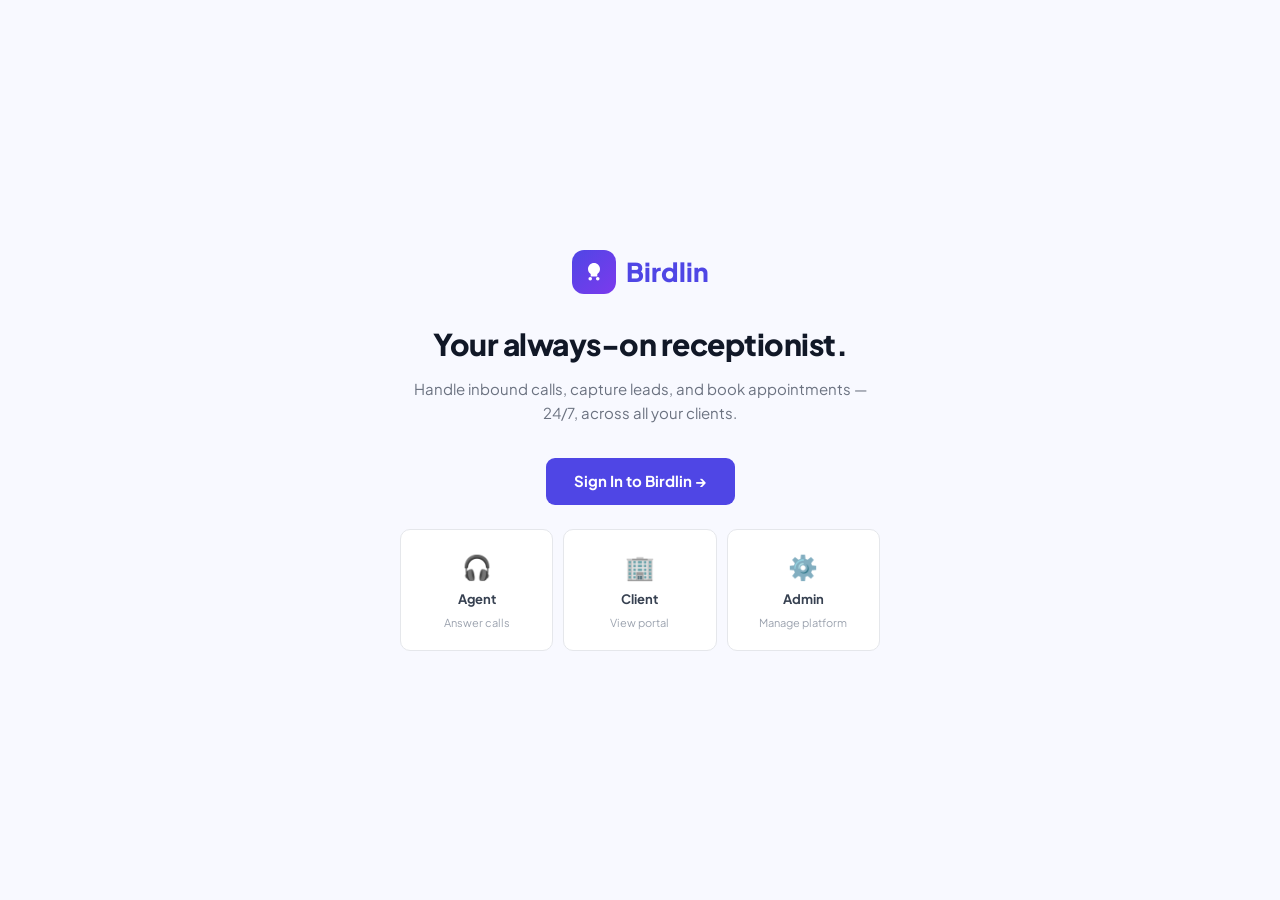
==== index.html @ 90bc504c "UI For Review" ====
<!DOCTYPE html>
<html lang="en">
<head>
<meta charset="UTF-8"/>
<meta name="viewport" content="width=device-width,initial-scale=1.0"/>
<title>Birdlin — SaaS Answering Service</title>
<link href="https://fonts.googleapis.com/css2?family=Plus+Jakarta+Sans:wght@400;600;700;800&display=swap" rel="stylesheet"/>
<link rel="stylesheet" href="assets/css/birdlin.css"/>
<style>
body{display:flex;flex-direction:column;align-items:center;justify-content:center;min-height:100vh;background:var(--page);padding:40px 20px;text-align:center}
.hero{max-width:480px}
.logo-big{display:inline-flex;align-items:center;gap:10px;margin-bottom:28px}
.lm-big{width:44px;height:44px;background:linear-gradient(135deg,var(--ind),var(--pur));border-radius:12px;display:flex;align-items:center;justify-content:center}
.lm-big svg{width:24px;height:24px;fill:#fff}
.ln-big{font-size:26px;font-weight:800;color:var(--ind)}
h1{font-size:30px;font-weight:800;color:var(--g900);letter-spacing:-.5px;margin-bottom:10px}
p{font-size:15px;color:var(--g500);line-height:1.65;margin-bottom:32px}
.links{display:grid;grid-template-columns:1fr 1fr 1fr;gap:10px;width:100%}
.entry{display:flex;flex-direction:column;align-items:center;gap:6px;padding:18px 12px;border:1.5px solid var(--g200);border-radius:10px;text-decoration:none;background:#fff;transition:all .15s}
.entry:hover{border-color:var(--ind-m);background:var(--ind-l);transform:translateY(-2px)}
.entry-ic{font-size:24px}
.entry-name{font-size:13px;font-weight:700;color:var(--g700)}
.entry-sub{font-size:11px;color:var(--g400)}
.login-btn{display:inline-flex;align-items:center;gap:8px;background:var(--ind);color:#fff;border:none;border-radius:9px;padding:12px 28px;font-family:var(--font);font-size:15px;font-weight:700;cursor:pointer;text-decoration:none;margin-bottom:24px;transition:.15s}
.login-btn:hover{background:#4338CA}
</style>
</head>
<body>
<div class="hero">
  <div class="logo-big">
    <div class="lm-big"><svg viewBox="0 0 16 16"><path d="M8 2C5.8 2 4 3.8 4 6c0 1.4.7 2.6 1.8 3.4V11h4.4V9.4C11.3 8.6 12 7.4 12 6c0-2.2-1.8-4-4-4z"/><circle cx="5.5" cy="12.5" r="1.2"/><circle cx="10.5" cy="12.5" r="1.2"/></svg></div>
    <span class="ln-big">Birdlin</span>
  </div>
  <h1>Your always-on receptionist.</h1>
  <p>Handle inbound calls, capture leads, and book appointments — 24/7, across all your clients.</p>
  <a class="login-btn" href="login.html">Sign In to Birdlin →</a>
  <div class="links">
    <a class="entry" href="agent_dashboard.html"><div class="entry-ic">🎧</div><div class="entry-name">Agent</div><div class="entry-sub">Answer calls</div></a>
    <a class="entry" href="client_dashboard.html"><div class="entry-ic">🏢</div><div class="entry-name">Client</div><div class="entry-sub">View portal</div></a>
    <a class="entry" href="admin_dashboard.html"><div class="entry-ic">⚙️</div><div class="entry-name">Admin</div><div class="entry-sub">Manage platform</div></a>
  </div>
</div>
</body>
</html>
---- assets/css/birdlin.css ----
/* =========================================================
   birdlin.css — Shared Design System
   Birdlin SaaS Platform v1.0
   ========================================================= */

/* ── Reset ─────────────────────────────────────────────── */
*,
*::before,
*::after {
  box-sizing: border-box;
  margin: 0;
  padding: 0;
}

/* ── Design Tokens ─────────────────────────────────────── */
:root {
  --ind: #4f46e5;
  --ind-l: #eef2ff;
  --ind-m: #c7d2fe;
  --pur: #7c3aed;
  --pur-l: #f5f3ff;
  --grn: #16a34a;
  --grn-l: #dcfce7;
  --grn-m: #22c55e;
  --amb: #d97706;
  --amb-l: #fef3c7;
  --amb-m: #f59e0b;
  --red: #dc2626;
  --red-l: #fef2f2;
  --red-m: #ef4444;
  --blu: #2563eb;
  --blu-l: #eff6ff;
  --blu-m: #3b82f6;
  --pur: #7c3aed;
  --pur-l: #f5f3ff;
  --tel: #0891b2;
  --tel-l: #ecfeff;
  --g50: #f9fafb;
  --g100: #f3f4f6;
  --g200: #e5e7eb;
  --g300: #d1d5db;
  --g400: #9ca3af;
  --g500: #6b7280;
  --g600: #4b5563;
  --g700: #374151;
  --g800: #1f2937;
  --g900: #111827;
  --page: #f8f9ff;
  --sbw: 220px;
  --tbh: 48px;
  --font: "Plus Jakarta Sans", sans-serif;
  --mono: "DM Mono", monospace;
  --r: 10px;
  --rs: 7px;
  --sh: 0 1px 3px rgba(0, 0, 0, 0.06), 0 1px 2px rgba(0, 0, 0, 0.04);
}

/* ── Base ────────────────────────────────────────────────── */
body {
  font-family: var(--font);
  background: var(--page);
  color: var(--g800);
  font-size: 14px;
  line-height: 1.5;
  min-height: 100vh;
}
a {
  color: inherit;
  text-decoration: none;
}

/* ── Top Navigation Bar ─────────────────────────────────── */
.topnav {
  position: fixed;
  top: 0;
  left: 0;
  right: 0;
  z-index: 200;
  background: #fff;
  border-bottom: 1px solid var(--g200);
  display: flex;
  align-items: center;
  padding: 0 20px;
  height: var(--tbh);
  gap: 4px;
  box-shadow: var(--sh);
}
.logo {
  font-size: 15px;
  font-weight: 800;
  color: var(--ind);
  margin-right: 16px;
  display: flex;
  align-items: center;
  gap: 7px;
  text-decoration: none;
}
.logo-m {
  width: 26px;
  height: 26px;
  background: linear-gradient(135deg, var(--ind), var(--pur));
  border-radius: 7px;
  display: flex;
  align-items: center;
  justify-content: center;
  flex-shrink: 0;
}
.logo-m svg {
  width: 14px;
  height: 14px;
  fill: #fff;
}
.navlink {
  padding: 6px 14px;
  border-radius: 7px;
  border: none;
  background: none;
  font-family: var(--font);
  font-size: 13px;
  font-weight: 500;
  color: var(--g500);
  cursor: pointer;
  transition: all 0.15s;
  text-decoration: none;
  display: inline-flex;
  align-items: center;
  gap: 5px;
}
.navlink:hover {
  background: var(--g100);
  color: var(--g700);
}
.navlink.on {
  background: var(--ind);
  color: #fff;
  font-weight: 600;
}
.nav-right {
  margin-left: auto;
  display: flex;
  align-items: center;
  gap: 8px;
}
.nav-icon {
  width: 32px;
  height: 32px;
  border-radius: 7px;
  border: 1px solid var(--g200);
  background: #fff;
  display: flex;
  align-items: center;
  justify-content: center;
  cursor: pointer;
  color: var(--g500);
  font-size: 13px;
  transition: 0.15s;
}
.nav-icon:hover {
  background: var(--g50);
}
.nav-av {
  width: 30px;
  height: 30px;
  border-radius: 50%;
  background: linear-gradient(135deg, #0891b2, #4f46e5);
  display: flex;
  align-items: center;
  justify-content: center;
  font-size: 11px;
  font-weight: 700;
  color: #fff;
  cursor: pointer;
  border: 2px solid var(--g200);
  transition: 0.15s;
}
.nav-av:hover {
  border-color: var(--ind);
}
.tbtn-sm {
  background: #fff;
  border: 1px solid var(--g200);
  border-radius: 7px;
  padding: 6px 12px;
  font-family: var(--font);
  font-size: 12px;
  font-weight: 600;
  color: var(--g600);
  cursor: pointer;
  transition: all 0.15s;
}
.tbtn-sm:hover {
  background: var(--g50);
  border-color: var(--g300);
}
.ham {
  display: none;
  background: none;
  border: 1px solid var(--g200);
  border-radius: 7px;
  padding: 5px 8px;
  cursor: pointer;
  font-size: 16px;
  color: var(--g600);
}

/* Notification badge wrapper */
.notif-badge {
  position: relative;
}
.notif-badge::after {
  content: "";
  position: absolute;
  top: -3px;
  right: -3px;
  background: var(--red-m);
  border-radius: 50%;
  width: 8px;
  height: 8px;
  border: 2px solid #fff;
}

/* ── App Layout ──────────────────────────────────────────── */
.app {
  display: flex;
  padding-top: var(--tbh);
  min-height: 100vh;
}

/* ── Sidebar ─────────────────────────────────────────────── */
.sb {
  width: var(--sbw);
  background: #fff;
  border-right: 1px solid var(--g200);
  display: flex;
  flex-direction: column;
  height: calc(100vh - var(--tbh));
  position: sticky;
  top: var(--tbh);
  overflow-y: auto;
  flex-shrink: 0;
  transition: 0.25s;
}
.sb-brand {
  padding: 16px 14px 12px;
  display: flex;
  align-items: center;
  gap: 10px;
  border-bottom: 1px solid var(--g100);
}
.sb-av {
  width: 34px;
  height: 34px;
  border-radius: 9px;
  display: flex;
  align-items: center;
  justify-content: center;
  font-size: 12px;
  font-weight: 700;
  flex-shrink: 0;
}
.sb-name {
  font-size: 13px;
  font-weight: 700;
  color: var(--g800);
}
.sb-role {
  font-size: 11px;
  color: var(--g400);
  margin-top: 1px;
}
.sb-nav {
  padding: 10px 8px;
  flex: 1;
}
.sb-foot {
  padding: 10px 8px;
  border-top: 1px solid var(--g100);
  margin-top: auto;
}
.status-wrap {
  padding: 4px;
}
.status-label {
  font-size: 10px;
  font-weight: 700;
  color: var(--g400);
  letter-spacing: 0.8px;
  text-transform: uppercase;
  margin-bottom: 8px;
}
.status-pills {
  display: grid;
  grid-template-columns: repeat(3, 1fr);
  gap: 6px;
}
.spill {
  display: inline-flex;
  align-items: center;
  justify-content: center;
  gap: 4px;
  min-height: 34px;
  padding: 7px 8px;
  border-radius: 999px;
  border: 1px solid var(--g200);
  background: #fff;
  color: var(--g500);
  font-size: 11px;
  font-weight: 700;
  cursor: pointer;
  transition: 0.15s;
}
.spill:hover {
  border-color: var(--g300);
  background: var(--g50);
}
.spill.active.ok {
  background: var(--grn-l);
  color: var(--grn);
  border-color: #bbf7d0;
}
.spill.active.busy {
  background: var(--amb-l);
  color: var(--amb);
  border-color: #fde68a;
}
.spill.active.off {
  background: var(--g100);
  color: var(--g700);
  border-color: var(--g300);
}
.ng {
  font-size: 10px;
  font-weight: 700;
  color: var(--g400);
  letter-spacing: 0.9px;
  text-transform: uppercase;
  padding: 8px 8px 4px;
}
.ni {
  display: flex;
  align-items: center;
  gap: 10px;
  padding: 10px 12px;
  border-radius: var(--rs);
  font-size: 13px;
  font-weight: 500;
  color: var(--g600);
  cursor: pointer;
  transition: all 0.12s;
  margin-bottom: 2px;
  position: relative;
}
.ni:hover {
  background: var(--g50);
  color: var(--g800);
}
.ni.on {
  background: var(--ind-l);
  color: var(--ind);
  font-weight: 600;
}
.ni.on::before {
  content: "";
  position: absolute;
  left: 0;
  top: 4px;
  bottom: 4px;
  width: 3px;
  background: var(--ind);
  border-radius: 0 3px 3px 0;
}
.ni-ic {
  width: 16px;
  height: 16px;
  flex-shrink: 0;
  opacity: 0.7;
}
.ni.on .ni-ic {
  opacity: 1;
}
.nbadge {
  margin-left: auto;
  background: var(--red-m);
  color: #fff;
  border-radius: 10px;
  padding: 1px 6px;
  font-size: 9.5px;
  font-weight: 700;
}
.nbg {
  margin-left: auto;
  background: var(--ind-l);
  color: var(--ind);
  border-radius: 10px;
  padding: 1px 6px;
  font-size: 9.5px;
  font-weight: 700;
}

/* ── Main Content ─────────────────────────────────────────── */
.mc {
  flex: 1;
  overflow: hidden;
  display: flex;
  flex-direction: column;
  min-width: 0;
}
.page {
  padding: 20px;
  flex: 1;
  overflow-y: auto;
}
.pagebar {
  padding: 16px 20px;
  background: rgba(248, 249, 255, 0.88);
  border-bottom: 1px solid var(--g200);
  backdrop-filter: blur(10px);
  display: flex;
  align-items: center;
  justify-content: space-between;
  gap: 10px;
  flex-wrap: wrap;
}
.page-title {
  font-size: 18px;
  font-weight: 800;
  color: var(--g900);
  letter-spacing: -0.4px;
}
.page-sub {
  font-size: 12px;
  color: var(--g400);
  font-family: var(--mono);
}

/* ── Topbar (section header) ─────────────────────────────── */
.topbar {
  padding: 14px 20px;
  background: #fff;
  border-bottom: 1px solid var(--g200);
  display: flex;
  align-items: center;
  justify-content: space-between;
  flex-shrink: 0;
  gap: 10px;
}
.tb-title {
  font-size: 16px;
  font-weight: 800;
  color: var(--g900);
  letter-spacing: -0.3px;
}
.tb-sub {
  font-size: 12px;
  color: var(--g400);
  margin-left: 8px;
}
.tb-right {
  display: flex;
  align-items: center;
  gap: 8px;
}
.tav {
  width: 30px;
  height: 30px;
  border-radius: 50%;
  display: flex;
  align-items: center;
  justify-content: center;
  font-size: 11px;
  font-weight: 700;
  color: #fff;
}

/* Section visibility */
.sec {
  display: none;
}
.sec.on {
  display: block;
}

/* ── Card ─────────────────────────────────────────────────── */
.card {
  background: #fff;
  border-radius: var(--r);
  border: 1px solid var(--g200);
  overflow: hidden;
  box-shadow: var(--sh);
}
.ch {
  padding: 14px 18px;
  border-bottom: 1px solid var(--g100);
  display: flex;
  align-items: center;
  justify-content: space-between;
  gap: 12px;
  flex-wrap: wrap;
}
.ct {
  font-size: 14px;
  font-weight: 700;
  color: var(--g800);
}
.cb {
  padding: 16px 18px;
}

/* ── Stats Grid & Cards ─────────────────────────────────── */
.mg {
  display: grid;
  grid-template-columns: repeat(4, 1fr);
  gap: 16px;
  margin-bottom: 20px;
}
.mcard {
  background: #fff;
  border: 1px solid var(--g200);
  border-radius: var(--r);
  padding: 18px;
  box-shadow: var(--sh);
  position: relative;
  overflow: hidden;
}
.mcard::after {
  content: "";
  position: absolute;
  top: 0;
  left: 0;
  right: 0;
  height: 3px;
  border-radius: var(--r) var(--r) 0 0;
}
.mi1::after { background: linear-gradient(90deg, var(--ind), var(--pur)); }
.mi2::after { background: linear-gradient(90deg, var(--grn), var(--tel)); }
.mi3::after { background: linear-gradient(90deg, var(--amb), var(--red)); }
.mi4::after { background: linear-gradient(90deg, var(--tel), var(--grn)); }
.mi5::after { background: linear-gradient(90deg, var(--red), var(--pur)); }

.mic {
  width: 36px;
  height: 36px;
  border-radius: 9px;
  display: flex;
  align-items: center;
  justify-content: center;
  margin-bottom: 12px;
}
.mic svg {
  width: 18px;
  height: 18px;
}
.ml {
  font-size: 11px;
  font-weight: 600;
  color: var(--g500);
  text-transform: uppercase;
  letter-spacing: 0.6px;
  margin-bottom: 5px;
}
.mv {
  font-size: 26px;
  font-weight: 800;
  color: var(--g900);
  letter-spacing: -1px;
  font-family: var(--mono);
  line-height: 1;
}
.mch {
  font-size: 11.5px;
  font-weight: 600;
  margin-top: 5px;
}
.cup { color: var(--grn); }
.cdn { color: var(--red); }
.cne { color: var(--g400); }

@media (max-width: 900px) {
  .mg { grid-template-columns: repeat(2, 1fr); }
}
@media (max-width: 500px) {
  .mg { grid-template-columns: 1fr; }
}

/* ── Status Pills ─────────────────────────────────────────── */
.pill {
  display: inline-flex;
  align-items: center;
  border-radius: 20px;
  padding: 3px 10px;
  font-size: 11px;
  font-weight: 600;
  border: 1px solid transparent;
}
.pg {
  background: var(--grn-l);
  color: var(--grn);
  border-color: #bbf7d0;
}
.pa {
  background: var(--amb-l);
  color: var(--amb);
  border-color: #fde68a;
}
.pi {
  background: var(--ind-l);
  color: var(--ind);
  border-color: var(--ind-m);
}
.pb {
  background: var(--blu-l);
  color: var(--blu);
  border-color: #bfdbfe;
}
.pr {
  background: var(--red-l);
  color: var(--red);
  border-color: #fecaca;
}
.pgr {
  background: var(--pur-l);
  color: var(--pur);
  border-color: #ddd6fe;
}
.pt {
  background: var(--tel-l);
  color: var(--tel);
  border-color: #a5f3fc;
}

/* ── Buttons ──────────────────────────────────────────────── */
.bpri {
  background: var(--ind);
  color: #fff;
  border: none;
  border-radius: var(--rs);
  padding: 8px 16px;
  font-family: var(--font);
  font-size: 13px;
  font-weight: 600;
  cursor: pointer;
  display: inline-flex;
  align-items: center;
  gap: 6px;
  transition: 0.15s;
}
.bpri:hover {
  background: #4338ca;
  box-shadow: 0 4px 12px rgba(79, 70, 229, 0.25);
}
.bpri svg {
  width: 13px;
  height: 13px;
}
.bout {
  background: #fff;
  border: 1.5px solid var(--g200);
  border-radius: var(--rs);
  padding: 7px 14px;
  font-family: var(--font);
  font-size: 13px;
  font-weight: 600;
  color: var(--g600);
  cursor: pointer;
  transition: 0.15s;
}
.bout:hover {
  background: var(--g50);
  border-color: var(--g300);
}

/* ── Form Elements ─────────────────────────────────────────── */
.fgrp {
  margin-bottom: 12px;
}
.flbl {
  font-size: 11px;
  font-weight: 600;
  color: var(--g500);
  margin-bottom: 5px;
  display: block;
}
.inp {
  width: 100%;
  border: 1.5px solid var(--g200);
  border-radius: var(--rs);
  padding: 8px 11px;
  font-size: 13px;
  font-family: var(--font);
  outline: none;
  color: var(--g800);
  background: #fff;
  transition: border 0.15s;
}
.inp:focus {
  border-color: var(--ind);
  box-shadow: 0 0 0 3px rgba(79, 70, 229, 0.08);
}
select.inp {
  cursor: pointer;
}
.txta {
  width: 100%;
  border: 1.5px solid var(--g200);
  border-radius: var(--rs);
  padding: 8px 11px;
  font-size: 13px;
  font-family: var(--font);
  outline: none;
  color: var(--g800);
  resize: vertical;
  min-height: 72px;
  transition: border 0.15s;
}
.txta:focus {
  border-color: var(--ind);
}

/* ── Data Table ───────────────────────────────────────────── */
.dt {
  width: 100%;
  border-collapse: collapse;
  min-width: 640px;
}
.dt th {
  padding: 10px 16px;
  text-align: left;
  font-size: 11px;
  font-weight: 700;
  color: var(--g400);
  letter-spacing: 0.6px;
  text-transform: uppercase;
  border-bottom: 1.5px solid var(--g200);
  white-space: nowrap;
}
.dt td {
  padding: 12px 16px;
  border-bottom: 1px solid var(--g100);
  font-size: 13px;
  color: var(--g700);
  vertical-align: middle;
}
.dt tbody tr:last-child td {
  border-bottom: none;
}
.dt tbody tr:hover td {
  background: var(--g50);
}
.cr {
  display: flex;
  align-items: center;
  gap: 10px;
}
.av {
  width: 30px;
  height: 30px;
  border-radius: 8px;
  display: flex;
  align-items: center;
  justify-content: center;
  font-size: 10px;
  font-weight: 700;
  flex-shrink: 0;
}
.avc {
  border-radius: 50%;
}

.stabs {
  display: flex;
  align-items: center;
  gap: 8px;
  flex-wrap: wrap;
  margin-bottom: 16px;
}
.stab {
  padding: 8px 14px;
  border-radius: 999px;
  border: 1px solid var(--g200);
  background: #fff;
  color: var(--g500);
  font-family: var(--font);
  font-size: 12px;
  font-weight: 700;
  cursor: pointer;
  transition: 0.15s;
}
.stab:hover {
  background: var(--g50);
  border-color: var(--g300);
}
.stab.on {
  background: var(--ind);
  color: #fff;
  border-color: var(--ind);
}
.sgrid {
  display: grid;
  grid-template-columns: repeat(3, minmax(0, 1fr));
  gap: 16px;
}
.stsec {
  display: none;
}
.stsec.on {
  display: block;
}
.sc {
  background: #fff;
  border: 1px solid var(--g200);
  border-radius: var(--r);
  box-shadow: var(--sh);
  padding: 18px;
}
.sc-title {
  font-size: 14px;
  font-weight: 700;
  color: var(--g800);
  margin-bottom: 14px;
}
.tog-row {
  display: flex;
  align-items: center;
  justify-content: space-between;
  gap: 12px;
  padding: 12px 0;
  border-bottom: 1px solid var(--g100);
}
.tog-row:last-of-type {
  border-bottom: none;
}
.tog-label {
  font-size: 13px;
  font-weight: 600;
  color: var(--g700);
}
.tog-hint {
  font-size: 11px;
  color: var(--g400);
  margin-top: 2px;
}
.tog {
  position: relative;
  width: 44px;
  height: 24px;
  flex-shrink: 0;
}
.tog input {
  opacity: 0;
  width: 0;
  height: 0;
}
.tog-sl {
  position: absolute;
  inset: 0;
  border-radius: 999px;
  background: var(--g300);
  transition: 0.18s;
  cursor: pointer;
}
.tog-sl::before {
  content: "";
  position: absolute;
  top: 3px;
  left: 3px;
  width: 18px;
  height: 18px;
  border-radius: 50%;
  background: #fff;
  box-shadow: 0 1px 3px rgba(0, 0, 0, 0.15);
  transition: 0.18s;
}
.tog input:checked + .tog-sl {
  background: var(--ind);
}
.tog input:checked + .tog-sl::before {
  transform: translateX(20px);
}

.notif-row {
  display: flex;
  align-items: flex-start;
  gap: 12px;
  padding: 14px 18px;
  border-bottom: 1px solid var(--g100);
  cursor: pointer;
  transition: 0.12s;
}
.notif-row:last-child {
  border-bottom: none;
}
.notif-row:hover {
  background: var(--g50);
}
.notif-row.unread {
  background: linear-gradient(90deg, rgba(79, 70, 229, 0.05), rgba(79, 70, 229, 0));
}
.notif-dot {
  width: 8px;
  height: 8px;
  border-radius: 50%;
  margin-top: 5px;
  flex-shrink: 0;
}
.notif-copy {
  flex: 1;
  min-width: 0;
}
.notif-copy .notif-title {
  font-size: 13px;
}
.notif-copy .notif-sub {
  font-size: 12px;
  color: var(--g500);
}
.notif-stamp {
  font-size: 11px;
  color: var(--g400);
  font-family: var(--mono);
  white-space: nowrap;
}

.ai {
  display: flex;
  align-items: flex-start;
  gap: 12px;
  padding: 12px 0;
  border-bottom: 1px solid var(--g100);
}
.ai:last-child {
  border-bottom: none;
}
.ad {
  width: 10px;
  height: 10px;
  border-radius: 50%;
  margin-top: 5px;
  flex-shrink: 0;
}
.ac {
  flex: 1;
  min-width: 0;
}
.at {
  font-size: 13px;
  font-weight: 600;
  color: var(--g800);
}
.as {
  font-size: 11.5px;
  color: var(--g400);
  margin-top: 2px;
}
.atime {
  font-size: 11px;
  color: var(--g400);
  font-family: var(--mono);
  white-space: nowrap;
}

.tc2 {
  display: grid;
  grid-template-columns: minmax(0, 1fr) 340px;
  gap: 16px;
}
.t23 {
  display: grid;
  grid-template-columns: minmax(0, 2fr) minmax(280px, 1fr);
  gap: 16px;
}
.grid-2 {
  display: grid;
  grid-template-columns: repeat(2, minmax(0, 1fr));
  gap: 16px;
}
.grid-2-tight {
  display: grid;
  grid-template-columns: repeat(2, minmax(0, 1fr));
  gap: 14px;
}

.bp {
  background: linear-gradient(135deg, var(--ind), var(--pur));
  border-radius: var(--r);
  padding: 16px;
  color: #fff;
  margin-bottom: 14px;
}
.bpn {
  font-size: 11px;
  font-weight: 700;
  letter-spacing: 0.8px;
  text-transform: uppercase;
  opacity: 0.72;
  margin-bottom: 4px;
}
.bpp {
  font-size: 28px;
  font-weight: 800;
  letter-spacing: -1px;
  line-height: 1;
}
.bpc {
  font-size: 13px;
  opacity: 0.72;
}
.bur {
  display: flex;
  justify-content: space-between;
  gap: 10px;
  margin-top: 12px;
  flex-wrap: wrap;
}
.bul {
  font-size: 11px;
  opacity: 0.75;
}
.buv {
  font-size: 13px;
  font-weight: 700;
}
.ubw {
  margin-bottom: 12px;
}
.ubl {
  display: flex;
  justify-content: space-between;
  align-items: center;
  gap: 10px;
  margin-bottom: 5px;
}
.ubn {
  font-size: 12.5px;
  font-weight: 500;
  color: var(--g700);
}
.ubv {
  font-size: 12px;
  font-weight: 600;
  color: var(--g500);
  font-family: var(--mono);
}
.ubt {
  height: 6px;
  background: var(--g100);
  border-radius: 999px;
  overflow: hidden;
}
.ubf {
  height: 100%;
  border-radius: inherit;
}

.nt {
  border-radius: var(--rs);
  padding: 10px 12px;
  font-size: 12px;
  display: flex;
  gap: 8px;
  align-items: flex-start;
}
.nta {
  background: var(--amb-l);
  border-left: 3px solid var(--amb-m);
  color: #92400e;
  border-radius: 0 var(--rs) var(--rs) 0;
}
.ntg {
  background: var(--grn-l);
  border-left: 3px solid var(--grn-m);
  color: #14532d;
  border-radius: 0 var(--rs) var(--rs) 0;
}
.ntb {
  background: var(--blu-l);
  border-left: 3px solid var(--blu-m);
  color: #1e40af;
  border-radius: 0 var(--rs) var(--rs) 0;
}

.rr {
  display: flex;
  align-items: center;
  gap: 10px;
  padding: 10px 0;
  border-bottom: 1px solid var(--g100);
}
.rr:last-child {
  border-bottom: none;
}
.ri {
  flex: 1;
  min-width: 0;
}
.rn {
  font-size: 12.5px;
  font-weight: 500;
  color: var(--g700);
}
.rm {
  font-size: 11.5px;
  color: var(--g400);
  margin-top: 1px;
}
.rd {
  font-size: 12px;
  font-family: var(--mono);
  color: var(--g500);
}
.rp-btn {
  width: 28px;
  height: 28px;
  border-radius: 50%;
  background: var(--ind-l);
  border: none;
  display: flex;
  align-items: center;
  justify-content: center;
  color: var(--ind);
  font-size: 11px;
  cursor: pointer;
  flex-shrink: 0;
  transition: 0.15s;
}
.rp-btn:hover {
  background: var(--ind);
  color: #fff;
}

.int-card {
  background: #fff;
  border: 1px solid var(--g200);
  border-radius: var(--rs);
  padding: 14px;
  display: flex;
  align-items: center;
  gap: 12px;
  margin-bottom: 8px;
  transition: border 0.15s;
}
.int-card:hover {
  border-color: var(--g300);
}
.int-ic {
  width: 38px;
  height: 38px;
  border-radius: 9px;
  display: flex;
  align-items: center;
  justify-content: center;
  font-size: 18px;
  flex-shrink: 0;
}
.int-name {
  font-size: 13px;
  font-weight: 600;
}
.int-desc {
  font-size: 11px;
  color: var(--g400);
  margin-top: 1px;
}
.int-status {
  margin-left: auto;
  font-size: 11px;
  font-weight: 700;
  padding: 4px 10px;
  border-radius: 99px;
  cursor: pointer;
  border: none;
  font-family: var(--font);
}

.clr {
  display: flex;
  align-items: center;
  gap: 10px;
  padding: 12px 16px;
  border-bottom: 1px solid var(--g100);
  transition: 0.1s;
}
.clr:last-child {
  border-bottom: none;
}
.clr:hover {
  background: var(--g50);
}
.cli {
  flex: 1;
  min-width: 0;
}
.cln {
  font-size: 13px;
  font-weight: 600;
  color: var(--g800);
}
.clm {
  font-size: 11px;
  color: var(--g400);
  margin-top: 1px;
}
.clu {
  text-align: right;
  margin-right: 10px;
}
.clc {
  font-size: 13px;
  font-weight: 700;
  color: var(--g800);
  font-family: var(--mono);
}
.clp {
  font-size: 11px;
  color: var(--g400);
  white-space: nowrap;
}

.sr {
  display: flex;
  align-items: center;
  justify-content: space-between;
  gap: 10px;
  padding: 8px 0;
  border-bottom: 1px solid var(--g100);
}
.sr:last-child {
  border-bottom: none;
}
.srlab {
  font-size: 12.5px;
  color: var(--g600);
}
.srval {
  font-size: 13px;
  font-weight: 700;
  color: var(--g800);
  font-family: var(--mono);
}

/* ── Modal ────────────────────────────────────────────────── */
.modal-bg {
  position: fixed;
  inset: 0;
  background: rgba(0, 0, 0, 0.45);
  z-index: 500;
  display: none;
  align-items: center;
  justify-content: center;
  padding: 20px;
}
.modal-bg.open {
  display: flex;
  animation: blfade 0.18s ease;
}
.modal {
  background: #fff;
  border-radius: 12px;
  width: 100%;
  max-width: 520px;
  box-shadow: 0 20px 60px rgba(0, 0, 0, 0.18);
  overflow: hidden;
}
.modal-hd {
  padding: 16px 20px;
  border-bottom: 1px solid var(--g200);
  display: flex;
  align-items: center;
  justify-content: space-between;
}
.modal-title {
  font-size: 15px;
  font-weight: 700;
  color: var(--g900);
}
.modal-close {
  width: 28px;
  height: 28px;
  border-radius: 7px;
  border: none;
  background: var(--g100);
  cursor: pointer;
  font-size: 15px;
  display: flex;
  align-items: center;
  justify-content: center;
  color: var(--g500);
}
.modal-close:hover {
  background: var(--g200);
}
.modal-body {
  padding: 20px;
}
.modal-foot {
  padding: 14px 20px;
  border-top: 1px solid var(--g200);
  display: flex;
  justify-content: flex-end;
  gap: 8px;
}
.fg2 {
  display: grid;
  grid-template-columns: 1fr 1fr;
  gap: 12px;
  margin-bottom: 12px;
}

/* ── Dropdown ──────────────────────────────────────────────── */
.dd-wrap {
  position: relative;
}
.dd-menu {
  position: absolute;
  top: calc(100% + 8px);
  right: 0;
  background: #fff;
  border: 1px solid var(--g200);
  border-radius: var(--r);
  box-shadow: 0 8px 24px rgba(0, 0, 0, 0.12);
  min-width: 220px;
  z-index: 300;
  display: none;
  overflow: hidden;
}
.dd-menu.open {
  display: block;
  animation: blfade 0.15s ease;
}
.dd-head {
  padding: 14px 16px;
  border-bottom: 1px solid var(--g100);
}
.dd-name {
  font-size: 13px;
  font-weight: 700;
  color: var(--g800);
}
.dd-email {
  font-size: 11px;
  color: var(--g400);
  margin-top: 2px;
}
.dd-item {
  display: flex;
  align-items: center;
  gap: 10px;
  padding: 10px 16px;
  font-size: 13px;
  color: var(--g600);
  cursor: pointer;
  transition: 0.1s;
  text-decoration: none;
}
.dd-item:hover {
  background: var(--g50);
  color: var(--g800);
}
.dd-item svg {
  width: 14px;
  height: 14px;
  flex-shrink: 0;
  opacity: 0.6;
}
.dd-sep {
  height: 1px;
  background: var(--g100);
  margin: 4px 0;
}
.dd-item.danger {
  color: var(--red);
}
.dd-item.danger:hover {
  background: var(--red-l);
}

/* ── Notification Panel ─────────────────────────────────── */
.notif-hd {
  padding: 10px 16px;
  display: flex;
  align-items: center;
  justify-content: space-between;
  border-bottom: 1px solid var(--g200);
}
.notif-hd span {
  font-size: 12px;
  font-weight: 700;
  color: var(--g700);
}
.notif-hd button {
  font-size: 11px;
  color: var(--ind);
  background: none;
  border: none;
  cursor: pointer;
  font-family: var(--font);
}
.notif-item {
  padding: 12px 16px;
  border-bottom: 1px solid var(--g100);
  cursor: pointer;
  transition: 0.1s;
}
.notif-item:hover {
  background: var(--g50);
}
.notif-item:last-child {
  border-bottom: none;
}
.notif-title {
  font-size: 12.5px;
  font-weight: 600;
  color: var(--g800);
}
.notif-sub {
  font-size: 11.5px;
  color: var(--g400);
  margin-top: 1px;
}
.notif-time {
  font-size: 10.5px;
  color: var(--g400);
  margin-top: 3px;
  font-family: var(--mono);
}

/* ── Toast Notification ──────────────────────────────────── */
#toast {
  position: fixed;
  bottom: 24px;
  right: 24px;
  background: var(--g900);
  color: #fff;
  padding: 12px 20px;
  border-radius: var(--r);
  font-size: 13px;
  font-weight: 600;
  z-index: 9999;
  display: none;
  align-items: center;
  gap: 8px;
  box-shadow: 0 8px 24px rgba(0, 0, 0, 0.2);
  pointer-events: none;
}
#toast.show {
  display: flex;
  animation: blfade 0.2s ease;
}

/* ── Animations ───────────────────────────────────────────── */
@keyframes blfade {
  from {
    opacity: 0;
    transform: translateY(4px);
  }
  to {
    opacity: 1;
    transform: translateY(0);
  }
}
@keyframes pulse {
  0%,
  100% {
    opacity: 1;
  }
  50% {
    opacity: 0.6;
  }
}

/* ── Scrollbar ────────────────────────────────────────────── */
::-webkit-scrollbar {
  width: 5px;
  height: 5px;
}
::-webkit-scrollbar-track {
  background: transparent;
}
::-webkit-scrollbar-thumb {
  background: var(--g200);
  border-radius: 10px;
}

/* ── Agent Specific Components ────────────────────────── */

/* Active Call Banner */
.ca {
  background: linear-gradient(135deg, var(--ind), var(--pur));
  border-radius: var(--r);
  padding: 20px 24px;
  margin-bottom: 20px;
  display: flex;
  align-items: center;
  gap: 20px;
  color: #fff;
  box-shadow: 0 10px 25px rgba(79, 70, 229, 0.25);
  animation: pulse 2s infinite;
}
.cri {
  width: 50px;
  height: 50px;
  background: rgba(255, 255, 255, 0.2);
  border-radius: 50%;
  display: flex;
  align-items: center;
  justify-content: center;
  flex-shrink: 0;
}
.cri svg { width: 24px; height: 24px; fill: #fff; }
.cai { flex: 1; }
.cbn { font-size: 16px; font-weight: 800; margin-bottom: 2px; }
.ccn { font-size: 13px; opacity: 0.85; font-family: var(--mono); }
.ctimer { font-size: 24px; font-weight: 800; font-family: var(--mono); }
.cact { display: flex; gap: 10px; }
.bscr, .bdec, .bans {
  padding: 10px 18px;
  border-radius: 8px;
  font-family: var(--font);
  font-size: 13px;
  font-weight: 700;
  cursor: pointer;
  border: none;
  transition: .15s;
}
.bscr { background: rgba(255,255,255,0.15); color: #fff; border: 1px solid rgba(255,255,255,0.3); }
.bdec { background: var(--red); color: #fff; }
.bans { background: var(--grn); color: #fff; box-shadow: 0 4px 12px rgba(0,0,0,0.1); }

/* Script Panel */
.sp {
  background: #fff;
  border-radius: var(--r);
  border: 1px solid var(--g200);
  box-shadow: var(--sh);
  display: flex;
  flex-direction: column;
}
.sph { padding: 18px; border-bottom: 1px solid var(--g100); }
.spht { font-size: 15px; font-weight: 800; color: var(--g800); }
.sphs { font-size: 12px; color: var(--g400); margin-top: 2px; }
.sptab { display: flex; gap: 8px; margin-top: 14px; }
.sptab button {
  padding: 6px 14px;
  border-radius: 6px;
  border: 1.5px solid var(--g200);
  background: #fff;
  font-family: var(--font);
  font-size: 12px;
  font-weight: 600;
  color: var(--g500);
  cursor: pointer;
}
.sptab button.act { background: var(--ind-l); color: var(--ind); border-color: var(--ind-m); }

.ss { display: flex; align-items: flex-start; gap: 14px; padding: 14px 18px; border-bottom: 1px solid var(--g50); }
.ss:last-child { border-bottom: none; }
.sn { width: 24px; height: 24px; border-radius: 6px; display: flex; align-items: center; justify-content: center; font-size: 12px; font-weight: 800; flex-shrink: 0; }
.st { font-size: 13px; color: var(--g700); line-height: 1.5; }
.st strong { display: block; font-size: 11px; text-transform: uppercase; color: var(--g400); letter-spacing: 0.5px; margin-bottom: 2px; }

/* FAQ Accordion */
.faq-q { padding: 12px 18px; background: var(--g50); border-bottom: 1px solid var(--g100); font-weight: 600; font-size: 13px; cursor: pointer; display: flex; justify-content: space-between; }
.faq-a { padding: 0 18px; max-height: 0; overflow: hidden; font-size: 13px; color: var(--g600); line-height: 1.6; transition: 0.2s; }
.faq-a.open { padding: 12px 18px; max-height: 200px; border-bottom: 1px solid var(--g50); }

/* Disposition Bar */
.sl { font-size: 11px; font-weight: 700; color: var(--g400); text-transform: uppercase; letter-spacing: 0.8px; margin: 16px 0 10px; }
.dbar { display: grid; grid-template-columns: repeat(auto-fill, minmax(110px, 1fr)); gap: 8px; }
.db { 
  padding: 10px 8px; 
  border-radius: 8px; 
  border: 1.5px solid var(--g200); 
  background: #fff; 
  font-family: var(--font); 
  font-size: 12px; 
  font-weight: 600; 
  cursor: pointer; 
  transition: .15s; 
  text-align: center;
}
.db:hover { border-color: var(--ind-m); background: var(--g50); }
.db.sel { border-width: 2px; box-shadow: 0 4px 12px rgba(0,0,0,0.05); }

/* Performance Grid */
.pgrid { display: grid; grid-template-columns: repeat(3, 1fr); gap: 16px; }
.pc { background: #fff; border-radius: var(--r); padding: 24px; border: 1px solid var(--g200); text-align: center; box-shadow: var(--sh); }
.pv { font-size: 32px; font-weight: 800; font-family: var(--mono); color: var(--g900); }
.pl { font-size: 12px; font-weight: 600; color: var(--g500); margin: 6px 0 12px; }
.ps { display: inline-block; padding: 4px 12px; border-radius: 20px; font-size: 11px; font-weight: 700; }

/* Live Indicator */
.ws-live {
  display: inline-flex;
  align-items: center;
  gap: 5px;
  background: var(--red-l);
  color: var(--red);
  padding: 2px 8px;
  border-radius: 4px;
  font-size: 9px;
  font-weight: 800;
  animation: pulse 1s infinite;
}

/* 2-Column Grid Layouts */
.g2 { display: grid; grid-template-columns: 1fr 340px; gap: 16px; }
.g2l { display: grid; grid-template-columns: 1fr 300px; gap: 16px; }

@media(max-width: 1100px) {
  .g2, .g2l, .tc2, .t23, .sgrid, .pgrid, .grid-2, .grid-2-tight { grid-template-columns: 1fr; }
}

/* ── Responsive ───────────────────────────────────────────── */
@media (max-width: 900px) {
  .topnav {
    padding: 0 14px;
  }
  .navlink,
  .tbtn-sm {
    display: none;
  }
}
@media (max-width: 700px) {
  .sb {
    position: fixed;
    top: var(--tbh);
    left: 0;
    bottom: 0;
    transform: translateX(-100%);
    z-index: 100;
    transition: 0.25s;
  }
  .sb.open {
    transform: translateX(0);
  }
  .ham {
    display: flex;
  }
  .topbar .tb-sub {
    display: none;
  }
  .page {
    padding: 14px;
  }
  .pagebar,
  .topbar {
    padding-left: 14px;
    padding-right: 14px;
  }
  .fg2 {
    grid-template-columns: 1fr;
  }
  .ca,
  .cact,
  .notif-row,
  .rr,
  .sr,
  .tog-row,
  .int-card {
    flex-wrap: wrap;
  }
  .cact > * {
    flex: 1 1 140px;
  }
  .int-status,
  .notif-stamp,
  .atime {
    margin-left: 0;
  }
  .dt {
    display: block;
    overflow-x: auto;
    -webkit-overflow-scrolling: touch;
  }
}
@media (max-width: 560px) {
  .status-pills {
    grid-template-columns: 1fr;
  }
  .modal-foot {
    flex-direction: column-reverse;
  }
  .modal-foot > * {
    width: 100%;
    justify-content: center;
  }
}
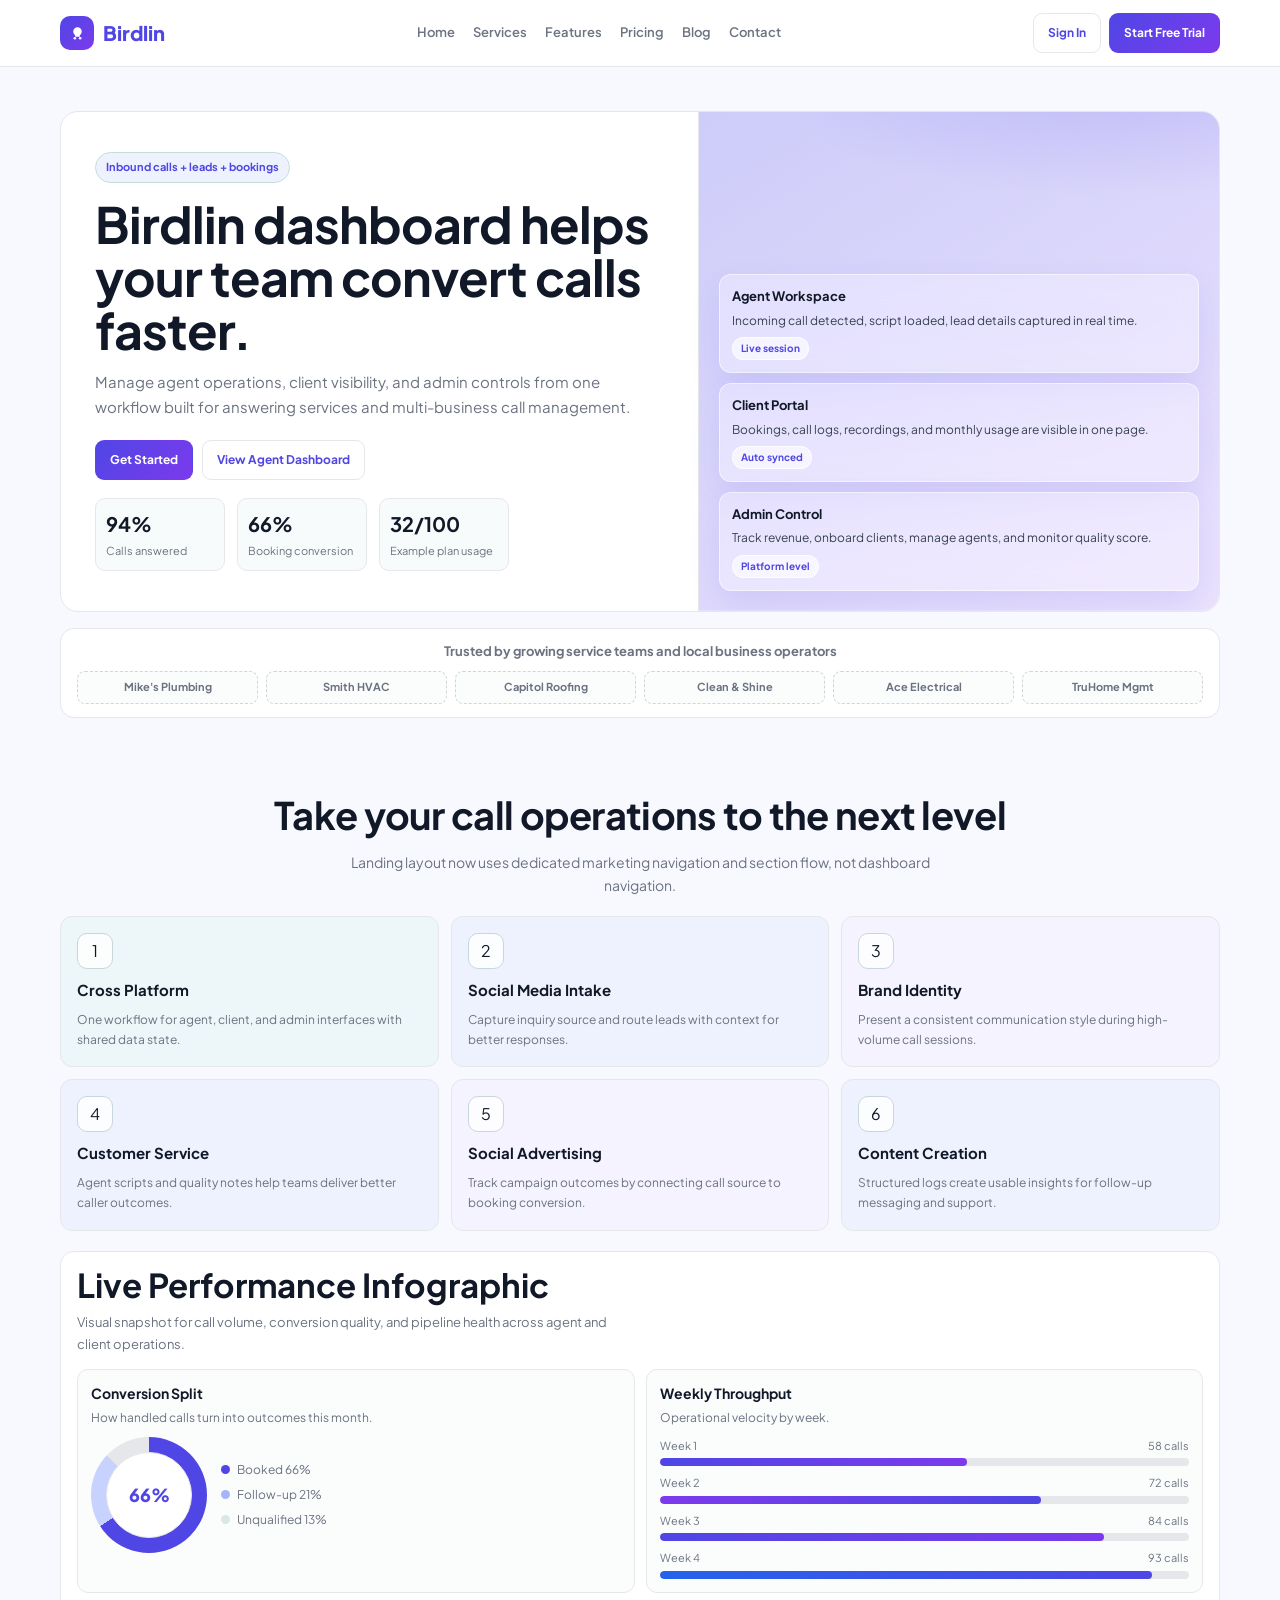
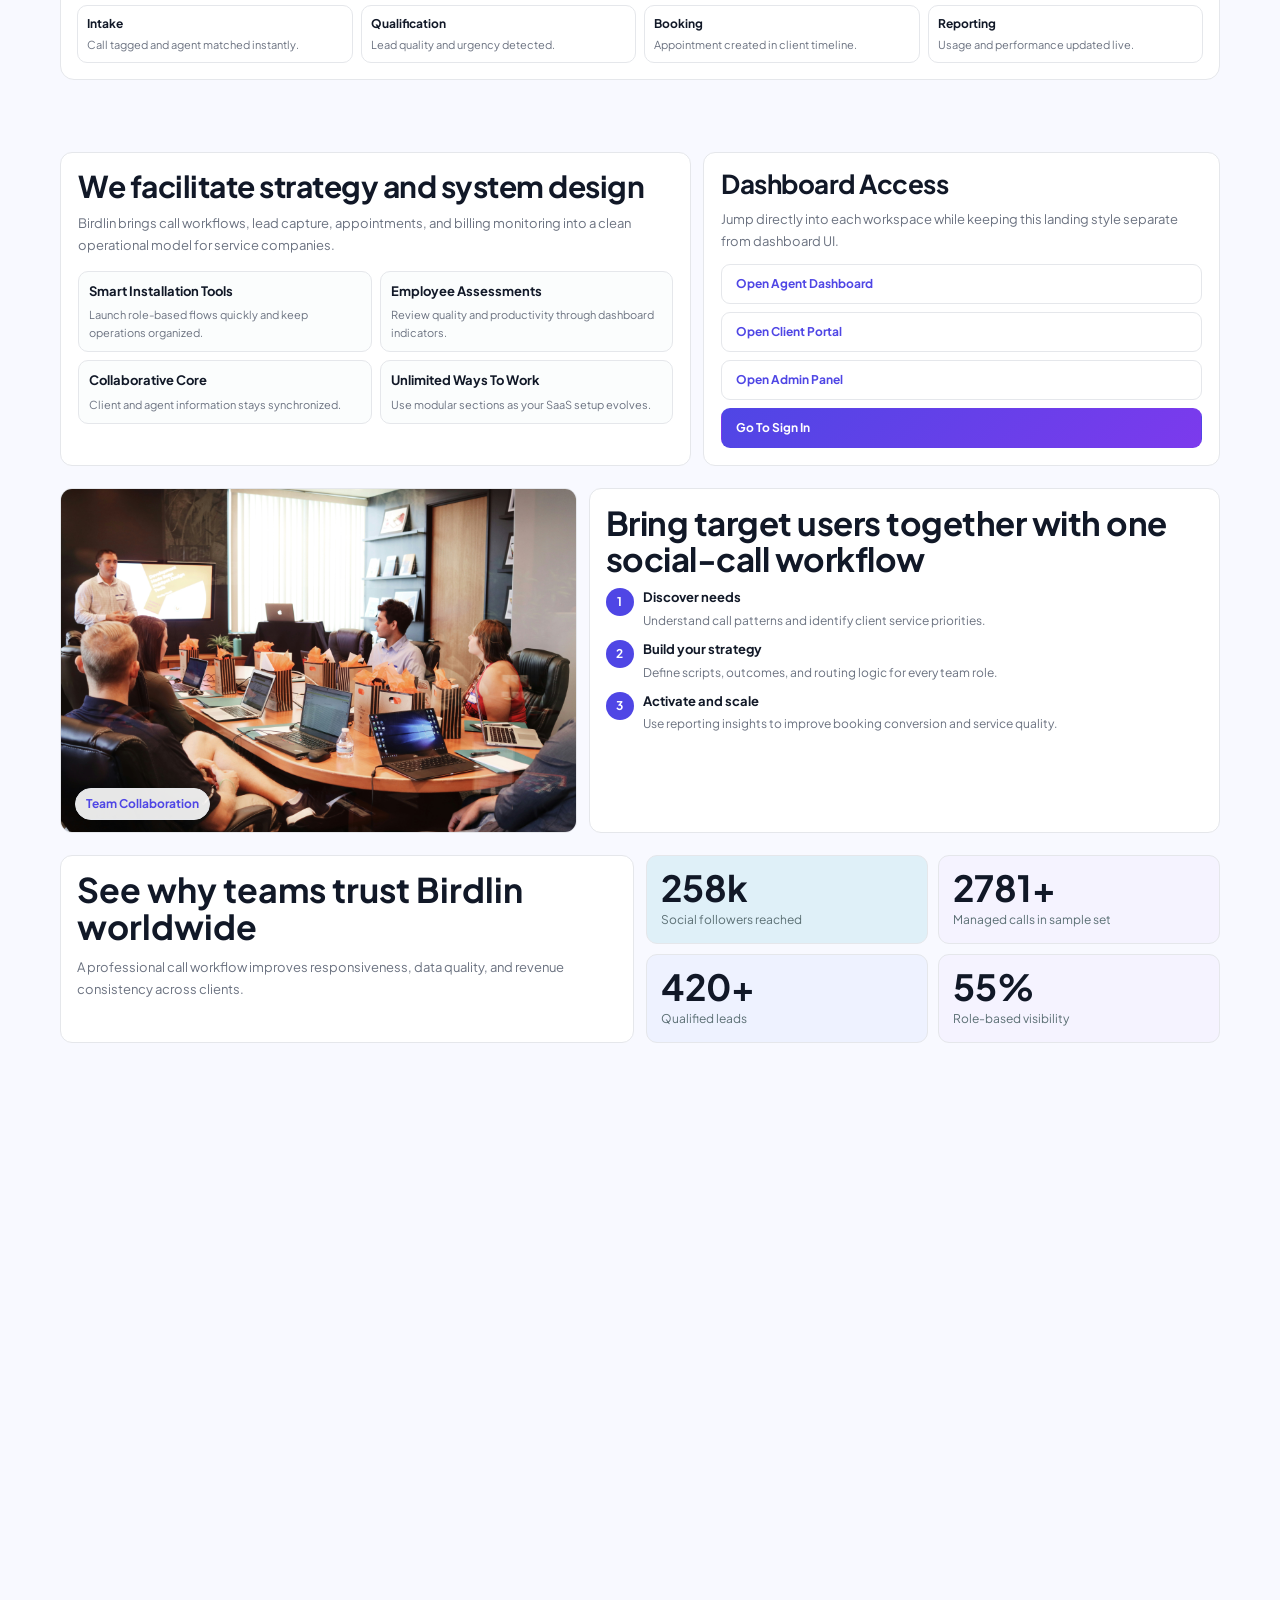
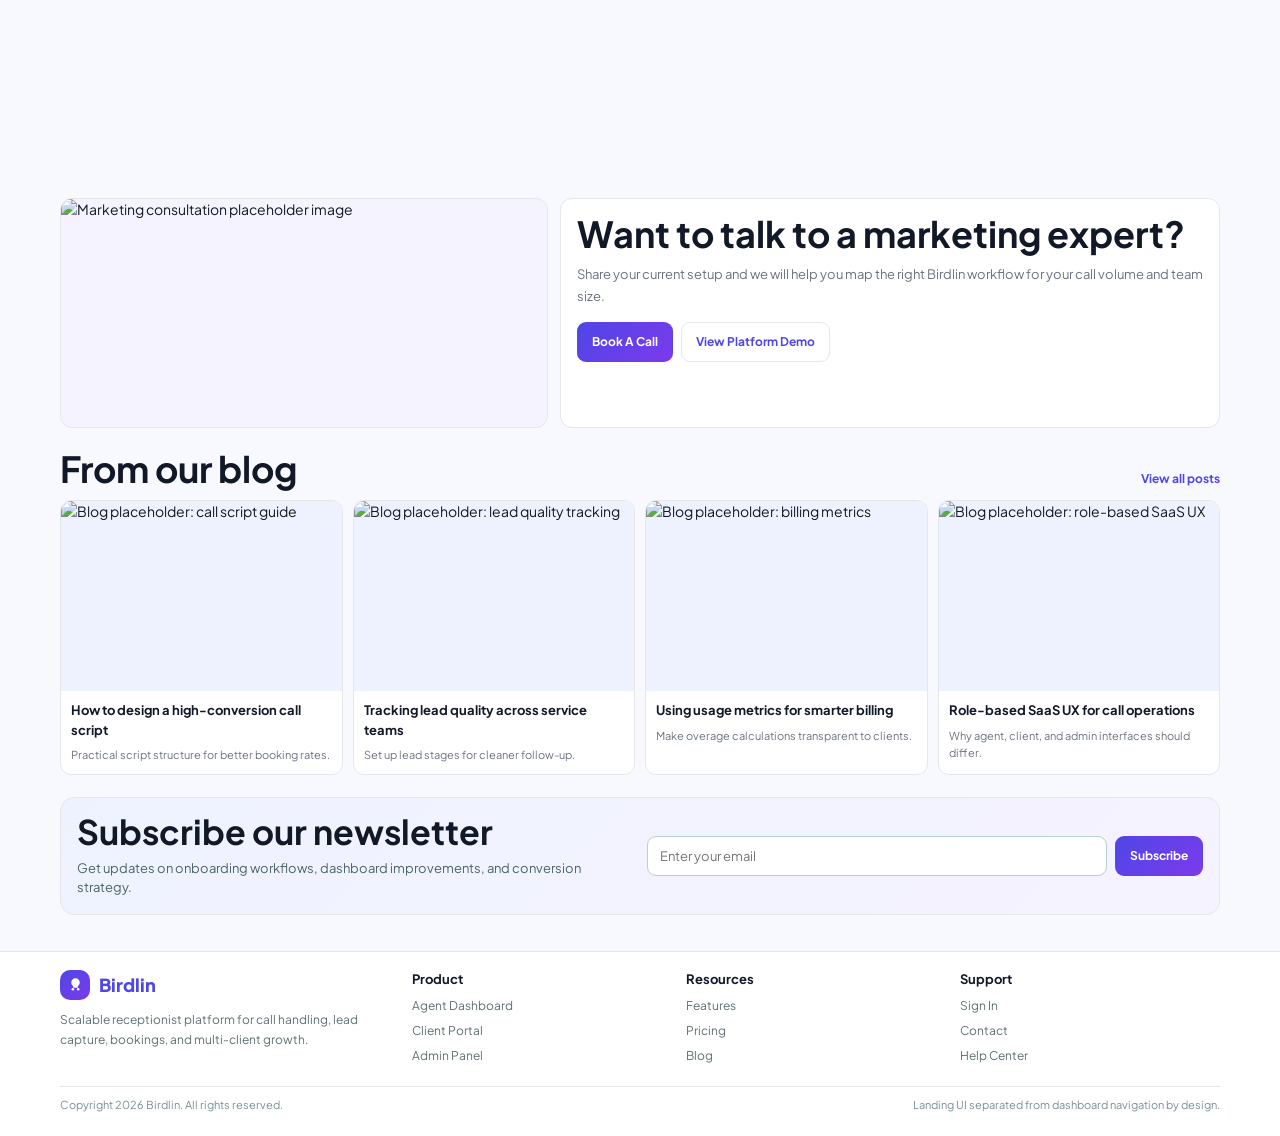
==== commit 3b0995c9: "landing page added" ====
--- a/index.html
+++ b/index.html
@@ -1,44 +1,1740 @@
-<!DOCTYPE html>
+<!doctype html>
 <html lang="en">
-<head>
-<meta charset="UTF-8"/>
-<meta name="viewport" content="width=device-width,initial-scale=1.0"/>
-<title>Birdlin — SaaS Answering Service</title>
-<link href="https://fonts.googleapis.com/css2?family=Plus+Jakarta+Sans:wght@400;600;700;800&display=swap" rel="stylesheet"/>
-<link rel="stylesheet" href="assets/css/birdlin.css"/>
-<style>
-body{display:flex;flex-direction:column;align-items:center;justify-content:center;min-height:100vh;background:var(--page);padding:40px 20px;text-align:center}
-.hero{max-width:480px}
-.logo-big{display:inline-flex;align-items:center;gap:10px;margin-bottom:28px}
-.lm-big{width:44px;height:44px;background:linear-gradient(135deg,var(--ind),var(--pur));border-radius:12px;display:flex;align-items:center;justify-content:center}
-.lm-big svg{width:24px;height:24px;fill:#fff}
-.ln-big{font-size:26px;font-weight:800;color:var(--ind)}
-h1{font-size:30px;font-weight:800;color:var(--g900);letter-spacing:-.5px;margin-bottom:10px}
-p{font-size:15px;color:var(--g500);line-height:1.65;margin-bottom:32px}
-.links{display:grid;grid-template-columns:1fr 1fr 1fr;gap:10px;width:100%}
-.entry{display:flex;flex-direction:column;align-items:center;gap:6px;padding:18px 12px;border:1.5px solid var(--g200);border-radius:10px;text-decoration:none;background:#fff;transition:all .15s}
-.entry:hover{border-color:var(--ind-m);background:var(--ind-l);transform:translateY(-2px)}
-.entry-ic{font-size:24px}
-.entry-name{font-size:13px;font-weight:700;color:var(--g700)}
-.entry-sub{font-size:11px;color:var(--g400)}
-.login-btn{display:inline-flex;align-items:center;gap:8px;background:var(--ind);color:#fff;border:none;border-radius:9px;padding:12px 28px;font-family:var(--font);font-size:15px;font-weight:700;cursor:pointer;text-decoration:none;margin-bottom:24px;transition:.15s}
-.login-btn:hover{background:#4338CA}
-</style>
-</head>
-<body>
-<div class="hero">
-  <div class="logo-big">
-    <div class="lm-big"><svg viewBox="0 0 16 16"><path d="M8 2C5.8 2 4 3.8 4 6c0 1.4.7 2.6 1.8 3.4V11h4.4V9.4C11.3 8.6 12 7.4 12 6c0-2.2-1.8-4-4-4z"/><circle cx="5.5" cy="12.5" r="1.2"/><circle cx="10.5" cy="12.5" r="1.2"/></svg></div>
-    <span class="ln-big">Birdlin</span>
-  </div>
-  <h1>Your always-on receptionist.</h1>
-  <p>Handle inbound calls, capture leads, and book appointments — 24/7, across all your clients.</p>
-  <a class="login-btn" href="login.html">Sign In to Birdlin →</a>
-  <div class="links">
-    <a class="entry" href="agent_dashboard.html"><div class="entry-ic">🎧</div><div class="entry-name">Agent</div><div class="entry-sub">Answer calls</div></a>
-    <a class="entry" href="client_dashboard.html"><div class="entry-ic">🏢</div><div class="entry-name">Client</div><div class="entry-sub">View portal</div></a>
-    <a class="entry" href="admin_dashboard.html"><div class="entry-ic">⚙️</div><div class="entry-name">Admin</div><div class="entry-sub">Manage platform</div></a>
-  </div>
-</div>
-</body>
+  <head>
+    <meta charset="UTF-8" />
+    <meta name="viewport" content="width=device-width, initial-scale=1.0" />
+    <title>Birdlin - Marketing Landing</title>
+    <link
+      href="https://fonts.googleapis.com/css2?family=Plus+Jakarta+Sans:wght@400;500;600;700;800&display=swap"
+      rel="stylesheet"
+    />
+    <link rel="stylesheet" href="assets/css/birdlin.css" />
+    <style>
+      :root {
+        --mk-bg: var(--page);
+        --mk-surface: #ffffff;
+        --mk-line: var(--g200);
+        --mk-ink: var(--g900);
+        --mk-muted: var(--g500);
+        --mk-brand: var(--ind);
+        --mk-brand-soft: var(--ind-l);
+        --mk-brand-dark: var(--ind);
+        --mk-alt: #f5f3ff;
+        --mk-alt-2: #eef2ff;
+      }
+      * {
+        box-sizing: border-box;
+      }
+      html {
+        scroll-behavior: smooth;
+        scrollbar-color: var(--ind) var(--ind-l);
+        scrollbar-width: thin;
+      }
+      body {
+        margin: 0;
+        font-family: var(--font);
+        color: var(--mk-ink);
+        background: var(--mk-bg);
+      }
+      body::-webkit-scrollbar {
+        width: 12px;
+      }
+      body::-webkit-scrollbar-track {
+        background: linear-gradient(180deg, var(--ind-l), #ffffff);
+      }
+      body::-webkit-scrollbar-thumb {
+        background: linear-gradient(180deg, var(--ind), var(--pur));
+        border-radius: 999px;
+        border: 3px solid #ffffff;
+      }
+      body::-webkit-scrollbar-thumb:hover {
+        background: linear-gradient(180deg, #4338ca, #6d28d9);
+      }
+      a {
+        color: inherit;
+        text-decoration: none;
+      }
+      .wrap {
+        width: min(1160px, calc(100% - 34px));
+        margin: 0 auto;
+      }
+      .mk-nav {
+        position: sticky;
+        top: 0;
+        z-index: 80;
+        background: rgba(255, 255, 255, 0.94);
+        backdrop-filter: blur(10px);
+        border-bottom: 1px solid var(--mk-line);
+      }
+      .mk-nav-in {
+        min-height: 66px;
+        display: flex;
+        align-items: center;
+        justify-content: space-between;
+        gap: 12px;
+      }
+      .brand {
+        display: inline-flex;
+        align-items: center;
+        gap: 9px;
+        font-size: 20px;
+        font-weight: 800;
+        color: var(--mk-brand-dark);
+      }
+      .brand-mark {
+        width: 34px;
+        height: 34px;
+        border-radius: 10px;
+        background: linear-gradient(135deg, var(--ind), var(--pur));
+        display: flex;
+        align-items: center;
+        justify-content: center;
+      }
+      .brand-mark svg {
+        width: 17px;
+        height: 17px;
+        fill: #fff;
+      }
+      .mk-links {
+        display: flex;
+        align-items: center;
+        gap: 18px;
+        font-size: 13px;
+        color: var(--mk-muted);
+        font-weight: 600;
+      }
+      .mk-links a:hover {
+        color: var(--mk-brand);
+      }
+      .mk-nav-cta {
+        display: flex;
+        align-items: center;
+        gap: 8px;
+      }
+      .btn {
+        display: inline-flex;
+        align-items: center;
+        justify-content: center;
+        border-radius: 9px;
+        border: 1px solid transparent;
+        font-family: var(--font);
+        font-size: 12px;
+        font-weight: 700;
+        padding: 10px 14px;
+        transition: 0.15s;
+      }
+      .btn.ghost {
+        background: #fff;
+        border-color: var(--mk-line);
+        color: var(--mk-brand-dark);
+      }
+      .btn.ghost:hover {
+        border-color: #c8d6d8;
+        background: #f9fbfb;
+      }
+      .btn.primary {
+        background: linear-gradient(135deg, var(--ind), var(--pur));
+        color: #fff;
+      }
+      .btn.primary:hover {
+        opacity: 0.94;
+      }
+      .hero {
+        padding: 44px 0 26px;
+      }
+      .hero-box {
+        background: #fff;
+        border: 1px solid var(--mk-line);
+        border-radius: 18px;
+        display: grid;
+        grid-template-columns: 1.1fr 0.9fr;
+        overflow: hidden;
+      }
+      .hero-copy {
+        padding: 40px 34px;
+      }
+      .kicker {
+        display: inline-flex;
+        align-items: center;
+        gap: 7px;
+        border-radius: 999px;
+        border: 1px solid #c7dcda;
+        background: var(--mk-brand-soft);
+        color: var(--mk-brand-dark);
+        font-size: 11px;
+        font-weight: 700;
+        padding: 6px 10px;
+      }
+      .hero h1 {
+        margin: 14px 0 0;
+        font-size: clamp(34px, 5vw, 50px);
+        line-height: 1.06;
+        letter-spacing: -1px;
+      }
+      .hero p {
+        margin: 13px 0 0;
+        max-width: 560px;
+        font-size: 15px;
+        line-height: 1.7;
+        color: var(--mk-muted);
+      }
+      .hero-cta {
+        margin-top: 20px;
+        display: flex;
+        flex-wrap: wrap;
+        gap: 9px;
+      }
+      .hero-metrics {
+        margin-top: 18px;
+        display: flex;
+        flex-wrap: wrap;
+        gap: 12px;
+      }
+      .metric {
+        min-width: 130px;
+        background: #f8fbfb;
+        border: 1px solid var(--mk-line);
+        border-radius: 10px;
+        padding: 10px;
+      }
+      .metric b {
+        display: block;
+        font-size: 20px;
+      }
+      .metric span {
+        font-size: 11px;
+        color: var(--mk-muted);
+      }
+      .hero-visual {
+        border-left: 1px solid var(--mk-line);
+        background:
+          linear-gradient(
+            145deg,
+            rgba(79, 70, 229, 0.24),
+            rgba(124, 58, 237, 0.12)
+          ),
+          radial-gradient(
+            600px 220px at 80% -10%,
+            rgba(79, 70, 229, 0.18),
+            transparent 62%
+          ),
+          url("assets/img/placeholders/img1.jpg"),
+          linear-gradient(165deg, #f5f6ff, #fafaff);
+        background-size: auto, auto, cover, auto;
+        background-position: center, center, center, center;
+        background-repeat: no-repeat;
+        padding: 20px;
+        display: grid;
+        align-content: end;
+        gap: 10px;
+        position: relative;
+      }
+      .device {
+        background: rgba(255, 255, 255, 0.34);
+        border: 1px solid rgba(255, 255, 255, 0.55);
+        border-radius: 12px;
+        padding: 12px;
+        box-shadow: 0 14px 32px rgba(79, 70, 229, 0.12);
+        backdrop-filter: blur(14px) saturate(135%);
+        -webkit-backdrop-filter: blur(14px) saturate(135%);
+      }
+      .device h4 {
+        margin: 0;
+        font-size: 13px;
+        color: var(--g900);
+      }
+      .device p {
+        margin: 4px 0 0;
+        color: var(--g700);
+        font-size: 12px;
+        line-height: 1.6;
+      }
+      .pill {
+        margin-top: 7px;
+        display: inline-flex;
+        border-radius: 999px;
+        padding: 3px 8px;
+        font-size: 10px;
+        font-weight: 700;
+        background: rgba(255, 255, 255, 0.62);
+        color: var(--ind);
+        border: 1px solid rgba(255, 255, 255, 0.72);
+      }
+      .trust {
+        margin-top: 16px;
+        border: 1px solid var(--mk-line);
+        border-radius: 14px;
+        background: #fff;
+        padding: 13px 16px;
+        text-align: center;
+      }
+      .trust h3 {
+        margin: 0;
+        font-size: 13px;
+        color: var(--mk-muted);
+        font-weight: 700;
+      }
+      .logo-row {
+        margin-top: 10px;
+        display: grid;
+        grid-template-columns: repeat(6, 1fr);
+        gap: 8px;
+      }
+      .logo-cell {
+        border: 1px dashed var(--g300);
+        border-radius: 8px;
+        background: #fbfdfd;
+        padding: 7px;
+        font-size: 11px;
+        font-weight: 700;
+        color: var(--g500);
+      }
+      .section {
+        padding: 42px 0 8px;
+        scroll-margin-top: 88px;
+      }
+      .section-head {
+        text-align: center;
+        margin-bottom: 18px;
+      }
+      .section-head h2 {
+        margin: 0;
+        font-size: clamp(28px, 4vw, 38px);
+        letter-spacing: -0.7px;
+      }
+      .section-head p {
+        margin: 8px auto 0;
+        max-width: 620px;
+        color: var(--mk-muted);
+        font-size: 14px;
+        line-height: 1.7;
+      }
+      .card-grid {
+        display: grid;
+        grid-template-columns: repeat(3, 1fr);
+        gap: 12px;
+      }
+      .service {
+        border: 1px solid var(--mk-line);
+        border-radius: 12px;
+        padding: 16px;
+        background: #fff;
+      }
+      .service:nth-child(1) {
+        background: #edf6f8;
+      }
+      .service:nth-child(2) {
+        background: #eef2ff;
+      }
+      .service:nth-child(3) {
+        background: #f5f3ff;
+      }
+      .service:nth-child(4) {
+        background: #eef2ff;
+      }
+      .service:nth-child(5) {
+        background: #f5f3ff;
+      }
+      .service:nth-child(6) {
+        background: #eef2ff;
+      }
+      .service-ic {
+        width: 36px;
+        height: 36px;
+        border: 1px solid #c7d7da;
+        border-radius: 10px;
+        background: rgba(255, 255, 255, 0.86);
+        display: flex;
+        align-items: center;
+        justify-content: center;
+        font-size: 16px;
+      }
+      .service h3 {
+        margin: 10px 0 0;
+        font-size: 15px;
+      }
+      .service p {
+        margin: 8px 0 0;
+        font-size: 12px;
+        color: var(--mk-muted);
+        line-height: 1.7;
+      }
+      .info-wrap {
+        margin-top: 20px;
+        border: 1px solid var(--mk-line);
+        border-radius: 14px;
+        background: #fff;
+        padding: 16px;
+      }
+      .info-head {
+        display: flex;
+        align-items: end;
+        justify-content: space-between;
+        gap: 12px;
+      }
+      .info-head h3 {
+        margin: 0;
+        font-size: 33px;
+        line-height: 1.06;
+      }
+      .info-head p {
+        margin: 8px 0 0;
+        color: var(--mk-muted);
+        font-size: 13px;
+        line-height: 1.7;
+        max-width: 560px;
+      }
+      .info-grid {
+        margin-top: 14px;
+        display: grid;
+        grid-template-columns: 1fr 1fr;
+        gap: 11px;
+      }
+      .chart-box {
+        border: 1px solid var(--mk-line);
+        border-radius: 11px;
+        background: #fbfdfd;
+        padding: 13px;
+      }
+      .chart-box h4 {
+        margin: 0;
+        font-size: 14px;
+      }
+      .chart-box p {
+        margin: 5px 0 0;
+        color: var(--mk-muted);
+        font-size: 12px;
+      }
+      .donut-wrap {
+        margin-top: 10px;
+        display: flex;
+        align-items: center;
+        gap: 14px;
+      }
+      .donut {
+        width: 116px;
+        height: 116px;
+        border-radius: 50%;
+        background: conic-gradient(var(--ind) 0deg, #c7d2fe 0deg, #e5e7eb 0deg);
+        position: relative;
+        transition: background 0.9s ease;
+      }
+      .donut::after {
+        content: "";
+        position: absolute;
+        inset: 15px;
+        background: #fff;
+        border-radius: 50%;
+        border: 1px solid var(--mk-line);
+      }
+      .donut-center {
+        position: absolute;
+        inset: 0;
+        display: flex;
+        align-items: center;
+        justify-content: center;
+        z-index: 2;
+        font-size: 18px;
+        font-weight: 800;
+        color: var(--mk-brand-dark);
+      }
+      .legend {
+        display: grid;
+        gap: 7px;
+      }
+      .legend div {
+        display: flex;
+        align-items: center;
+        gap: 7px;
+        font-size: 12px;
+        color: var(--mk-muted);
+      }
+      .dot {
+        width: 9px;
+        height: 9px;
+        border-radius: 50%;
+      }
+      .bars {
+        margin-top: 11px;
+        display: grid;
+        gap: 9px;
+      }
+      .bar-row {
+        display: grid;
+        gap: 4px;
+      }
+      .bar-meta {
+        display: flex;
+        justify-content: space-between;
+        font-size: 11px;
+        color: var(--mk-muted);
+      }
+      .bar-track {
+        height: 8px;
+        border-radius: 999px;
+        background: #e5e7eb;
+        overflow: hidden;
+      }
+      .bar-fill {
+        width: 0;
+        height: 100%;
+        border-radius: inherit;
+        background: linear-gradient(90deg, var(--ind), var(--pur));
+        transition: width 1s ease;
+      }
+      .bar-fill.alt {
+        background: linear-gradient(90deg, #7c3aed, #4f46e5);
+      }
+      .bar-fill.blue {
+        background: linear-gradient(90deg, #2563eb, #4f46e5);
+      }
+      .timeline {
+        margin-top: 12px;
+        display: grid;
+        grid-template-columns: repeat(4, 1fr);
+        gap: 8px;
+      }
+      .tl {
+        border: 1px solid var(--mk-line);
+        border-radius: 10px;
+        background: #fff;
+        padding: 9px;
+      }
+      .tl b {
+        display: block;
+        font-size: 12px;
+      }
+      .tl span {
+        display: block;
+        margin-top: 4px;
+        font-size: 11px;
+        color: var(--mk-muted);
+      }
+      .dual {
+        margin-top: 22px;
+        display: grid;
+        grid-template-columns: 1.1fr 0.9fr;
+        gap: 12px;
+      }
+      .panel {
+        border: 1px solid var(--mk-line);
+        border-radius: 12px;
+        background: #fff;
+        padding: 17px;
+      }
+      .panel h3 {
+        margin: 0;
+        font-size: 30px;
+        line-height: 1.1;
+        letter-spacing: -0.5px;
+      }
+      .panel p {
+        margin: 9px 0 0;
+        color: var(--mk-muted);
+        font-size: 13px;
+        line-height: 1.7;
+      }
+      .feature-list {
+        margin-top: 14px;
+        display: grid;
+        grid-template-columns: repeat(2, 1fr);
+        gap: 8px;
+      }
+      .feat {
+        border: 1px solid var(--mk-line);
+        border-radius: 10px;
+        background: #fbfdfd;
+        padding: 10px;
+      }
+      .feat h4 {
+        margin: 0;
+        font-size: 13px;
+      }
+      .feat p {
+        margin: 5px 0 0;
+        font-size: 11px;
+        color: var(--mk-muted);
+        line-height: 1.6;
+      }
+      .process {
+        margin-top: 22px;
+        display: grid;
+        grid-template-columns: 0.9fr 1.1fr;
+        gap: 12px;
+      }
+      .image-box {
+        min-height: 236px;
+        border: 1px solid var(--mk-line);
+        border-radius: 12px;
+        background: #eef2ff;
+        position: relative;
+        overflow: hidden;
+      }
+      .image-box img,
+      .expert-photo img,
+      .thumb img {
+        width: 100%;
+        height: 100%;
+        object-fit: cover;
+        display: block;
+      }
+      .image-box::after {
+        content: "Team Collaboration";
+        position: absolute;
+        left: 14px;
+        bottom: 12px;
+        font-size: 12px;
+        font-weight: 700;
+        color: var(--mk-brand-dark);
+        background: rgba(255, 255, 255, 0.9);
+        border: 1px solid var(--g200);
+        border-radius: 999px;
+        padding: 6px 10px;
+      }
+      .steps {
+        border: 1px solid var(--mk-line);
+        border-radius: 12px;
+        background: #fff;
+        padding: 16px;
+      }
+      .steps h3 {
+        margin: 0;
+        font-size: 33px;
+        line-height: 1.08;
+        letter-spacing: -0.5px;
+      }
+      .step-list {
+        margin-top: 12px;
+        display: grid;
+        gap: 10px;
+      }
+      .step {
+        display: flex;
+        gap: 9px;
+      }
+      .num {
+        width: 28px;
+        height: 28px;
+        border-radius: 50%;
+        background: var(--ind);
+        color: #fff;
+        font-size: 12px;
+        font-weight: 700;
+        display: flex;
+        align-items: center;
+        justify-content: center;
+        flex-shrink: 0;
+      }
+      .step div b {
+        display: block;
+        font-size: 13px;
+      }
+      .step div span {
+        display: block;
+        margin-top: 3px;
+        color: var(--mk-muted);
+        font-size: 12px;
+        line-height: 1.6;
+      }
+      .stats {
+        margin-top: 22px;
+        display: grid;
+        grid-template-columns: 1fr 1fr;
+        gap: 12px;
+      }
+      .stats-left {
+        border: 1px solid var(--mk-line);
+        border-radius: 12px;
+        background: #fff;
+        padding: 16px;
+      }
+      .stats-left h3 {
+        margin: 0;
+        font-size: 34px;
+        line-height: 1.08;
+      }
+      .stats-left p {
+        margin: 10px 0 0;
+        color: var(--mk-muted);
+        font-size: 13px;
+        line-height: 1.7;
+      }
+      .stat-grid {
+        display: grid;
+        grid-template-columns: repeat(2, 1fr);
+        gap: 10px;
+      }
+      .stat-card {
+        border: 1px solid var(--mk-line);
+        border-radius: 11px;
+        background: #fff;
+        padding: 14px;
+      }
+      .stat-card:nth-child(1) {
+        background: #dff0f8;
+      }
+      .stat-card:nth-child(2) {
+        background: #f5f3ff;
+      }
+      .stat-card:nth-child(3) {
+        background: #eef2ff;
+      }
+      .stat-card:nth-child(4) {
+        background: #f5f3ff;
+      }
+      .stat-card b {
+        display: block;
+        font-size: 36px;
+        line-height: 1;
+      }
+      .stat-card span {
+        margin-top: 5px;
+        display: block;
+        font-size: 12px;
+        color: #5b6f74;
+      }
+      .pricing {
+        margin-top: 24px;
+        border: 1px solid var(--mk-line);
+        border-radius: 14px;
+        background: #fff;
+        padding: 18px;
+      }
+      .price-head {
+        text-align: center;
+      }
+      .price-head h2 {
+        margin: 0;
+        font-size: 37px;
+        letter-spacing: -0.5px;
+      }
+      .price-head p {
+        margin: 8px 0 0;
+        color: var(--mk-muted);
+        font-size: 13px;
+      }
+      .price-grid {
+        margin-top: 16px;
+        display: grid;
+        grid-template-columns: repeat(3, 1fr);
+        gap: 10px;
+      }
+      .price-card {
+        border: 1px solid var(--mk-line);
+        border-radius: 12px;
+        background: #fff;
+        padding: 13px;
+      }
+      .price-card.mid {
+        border-color: #b9cfcd;
+        box-shadow: 0 10px 24px rgba(14, 62, 57, 0.1);
+      }
+      .price-card h3 {
+        margin: 0;
+        font-size: 16px;
+      }
+      .price {
+        margin-top: 7px;
+        font-size: 27px;
+        font-weight: 800;
+      }
+      .price small {
+        font-size: 12px;
+        color: var(--mk-muted);
+        font-weight: 600;
+      }
+      .price-list {
+        margin: 10px 0 0;
+        padding: 0;
+        list-style: none;
+        display: grid;
+        gap: 6px;
+      }
+      .price-list li {
+        font-size: 12px;
+        color: var(--mk-muted);
+      }
+      .testimonials {
+        margin-top: 22px;
+        display: grid;
+        grid-template-columns: 0.9fr 1.1fr;
+        gap: 12px;
+      }
+      .quote-side {
+        border: 1px solid var(--mk-line);
+        border-radius: 12px;
+        background: #fff;
+        padding: 16px;
+      }
+      .quote-side h3 {
+        margin: 0;
+        font-size: 33px;
+        line-height: 1.08;
+      }
+      .quote-side p {
+        margin: 10px 0 0;
+        font-size: 13px;
+        line-height: 1.7;
+        color: var(--mk-muted);
+      }
+      .quote-grid {
+        display: grid;
+        grid-template-columns: repeat(2, 1fr);
+        gap: 10px;
+      }
+      .quote {
+        border: 1px solid var(--mk-line);
+        border-radius: 11px;
+        background: #fff;
+        padding: 12px;
+      }
+      .quote:nth-child(3) {
+        background: #f5f3ff;
+      }
+      .quote b {
+        font-size: 13px;
+      }
+      .quote p {
+        margin: 7px 0 0;
+        font-size: 12px;
+        line-height: 1.7;
+        color: var(--mk-muted);
+      }
+      .expert {
+        margin-top: 22px;
+        display: grid;
+        grid-template-columns: 0.85fr 1.15fr;
+        gap: 12px;
+      }
+      .expert-photo {
+        min-height: 230px;
+        border: 1px solid var(--mk-line);
+        border-radius: 12px;
+        background: #f5f3ff;
+        overflow: hidden;
+      }
+      .expert-copy {
+        border: 1px solid var(--mk-line);
+        border-radius: 12px;
+        background: #fff;
+        padding: 16px;
+      }
+      .expert-copy h3 {
+        margin: 0;
+        font-size: 36px;
+        line-height: 1.06;
+      }
+      .expert-copy p {
+        margin: 10px 0 0;
+        color: var(--mk-muted);
+        font-size: 13px;
+        line-height: 1.7;
+      }
+      .blog {
+        margin-top: 22px;
+      }
+      .blog-head {
+        display: flex;
+        align-items: end;
+        justify-content: space-between;
+        gap: 10px;
+      }
+      .blog-head h3 {
+        margin: 0;
+        font-size: 36px;
+        line-height: 1.05;
+      }
+      .blog-head a {
+        font-size: 12px;
+        font-weight: 700;
+        color: var(--mk-brand);
+      }
+      .blog-grid {
+        margin-top: 12px;
+        display: grid;
+        grid-template-columns: repeat(4, 1fr);
+        gap: 10px;
+      }
+      .post {
+        border: 1px solid var(--mk-line);
+        border-radius: 11px;
+        background: #fff;
+        overflow: hidden;
+      }
+      .thumb {
+        height: 190px;
+        background: #eef2ff;
+        overflow: hidden;
+      }
+      .post-copy {
+        padding: 10px;
+      }
+      .post-copy h4 {
+        margin: 0;
+        font-size: 13px;
+        line-height: 1.5;
+      }
+      .post-copy p {
+        margin: 6px 0 0;
+        color: var(--mk-muted);
+        font-size: 11px;
+        line-height: 1.6;
+      }
+      .news {
+        margin-top: 22px;
+        border: 1px solid var(--mk-line);
+        border-radius: 14px;
+        background: linear-gradient(135deg, #eef2ff, #f5f3ff);
+        padding: 16px;
+        display: grid;
+        grid-template-columns: 1fr 1fr;
+        gap: 14px;
+        align-items: center;
+      }
+      .news h3 {
+        margin: 0;
+        font-size: 34px;
+        line-height: 1.06;
+      }
+      .news p {
+        margin: 9px 0 0;
+        font-size: 13px;
+        color: #4b6568;
+      }
+      .news-form {
+        display: flex;
+        gap: 8px;
+      }
+      .news-form input {
+        flex: 1;
+        border: 1px solid #b9d1ce;
+        border-radius: 9px;
+        padding: 11px 12px;
+        font-family: var(--font);
+        font-size: 13px;
+        outline: none;
+      }
+      .news-form input:focus {
+        border-color: var(--ind-m);
+      }
+      .mk-footer {
+        margin-top: 28px;
+        border-top: 1px solid var(--mk-line);
+        background: #fff;
+      }
+      .mk-foot-in {
+        padding: 18px 0 22px;
+      }
+      .foot-grid {
+        display: grid;
+        grid-template-columns: 1.3fr 1fr 1fr 1fr;
+        gap: 14px;
+      }
+      .foot-title {
+        margin: 0 0 8px;
+        font-size: 13px;
+        font-weight: 700;
+      }
+      .foot-link {
+        display: block;
+        margin: 7px 0;
+        font-size: 12px;
+        color: #5f7073;
+      }
+      .foot-link:hover {
+        color: var(--mk-brand);
+      }
+      .legal {
+        margin-top: 14px;
+        border-top: 1px solid var(--mk-line);
+        padding-top: 10px;
+        display: flex;
+        justify-content: space-between;
+        gap: 10px;
+        flex-wrap: wrap;
+        font-size: 11px;
+        color: #7a8f92;
+      }
+      .reveal {
+        opacity: 0;
+        transform: translateY(16px);
+        transition:
+          opacity 0.6s ease,
+          transform 0.6s ease;
+      }
+      .reveal.show {
+        opacity: 1;
+        transform: translateY(0);
+      }
+      .scroll-progress {
+        position: fixed;
+        top: 0;
+        left: 0;
+        width: 0;
+        height: 3px;
+        z-index: 120;
+        background: linear-gradient(90deg, var(--ind), var(--pur));
+        transition: width 0.15s linear;
+      }
+      @media (max-width: 1000px) {
+        .mk-links {
+          display: none;
+        }
+        .hero-box,
+        .dual,
+        .process,
+        .stats,
+        .testimonials,
+        .expert,
+        .news {
+          grid-template-columns: 1fr;
+        }
+        .hero-visual {
+          border-left: none;
+          border-top: 1px solid var(--mk-line);
+        }
+        .card-grid,
+        .price-grid,
+        .blog-grid,
+        .info-grid {
+          grid-template-columns: 1fr 1fr;
+        }
+        .logo-row,
+        .quote-grid,
+        .foot-grid {
+          grid-template-columns: 1fr;
+        }
+      }
+      @media (max-width: 640px) {
+        .card-grid,
+        .price-grid,
+        .blog-grid,
+        .feature-list,
+        .stat-grid,
+        .info-grid,
+        .timeline {
+          grid-template-columns: 1fr;
+        }
+        .hero-copy,
+        .panel,
+        .steps,
+        .stats-left,
+        .quote-side,
+        .expert-copy,
+        .pricing,
+        .news {
+          padding: 14px;
+        }
+        .news-form {
+          flex-direction: column;
+        }
+      }
+    </style>
+  </head>
+  <body>
+    <div class="scroll-progress" id="scrollProgress"></div>
+    <nav class="mk-nav">
+      <div class="wrap mk-nav-in">
+        <a class="brand" href="index.html">
+          <span class="brand-mark"
+            ><svg viewBox="0 0 16 16">
+              <path
+                d="M8 2C5.8 2 4 3.8 4 6c0 1.4.7 2.6 1.8 3.4V11h4.4V9.4C11.3 8.6 12 7.4 12 6c0-2.2-1.8-4-4-4z"
+              />
+              <circle cx="5.5" cy="12.5" r="1.2" />
+              <circle cx="10.5" cy="12.5" r="1.2" /></svg
+          ></span>
+          Birdlin
+        </a>
+        <div class="mk-links">
+          <a href="#home">Home</a>
+          <a href="#services">Services</a>
+          <a href="#features">Features</a>
+          <a href="#pricing">Pricing</a>
+          <a href="#blog">Blog</a>
+          <a href="#contact">Contact</a>
+        </div>
+        <div class="mk-nav-cta">
+          <a class="btn ghost" href="login.html">Sign In</a>
+          <a class="btn primary" href="login.html">Start Free Trial</a>
+        </div>
+      </div>
+    </nav>
+
+    <main class="wrap" id="home">
+      <section class="hero">
+        <div class="hero-box">
+          <div class="hero-copy">
+            <span class="kicker">Inbound calls + leads + bookings</span>
+            <h1>Birdlin dashboard helps your team convert calls faster.</h1>
+            <p>
+              Manage agent operations, client visibility, and admin controls
+              from one workflow built for answering services and multi-business
+              call management.
+            </p>
+            <div class="hero-cta">
+              <a class="btn primary" href="login.html">Get Started</a>
+              <a class="btn ghost" href="agent_dashboard.html"
+                >View Agent Dashboard</a
+              >
+            </div>
+            <div class="hero-metrics">
+              <div class="metric">
+                <b data-counter="94" data-suffix="%">94%</b
+                ><span>Calls answered</span>
+              </div>
+              <div class="metric">
+                <b data-counter="66" data-suffix="%">66%</b
+                ><span>Booking conversion</span>
+              </div>
+              <div class="metric">
+                <b>32/100</b><span>Example plan usage</span>
+              </div>
+            </div>
+          </div>
+          <div class="hero-visual">
+            <div class="device">
+              <h4>Agent Workspace</h4>
+              <p>
+                Incoming call detected, script loaded, lead details captured in
+                real time.
+              </p>
+              <span class="pill">Live session</span>
+            </div>
+            <div class="device">
+              <h4>Client Portal</h4>
+              <p>
+                Bookings, call logs, recordings, and monthly usage are visible
+                in one page.
+              </p>
+              <span class="pill">Auto synced</span>
+            </div>
+            <div class="device">
+              <h4>Admin Control</h4>
+              <p>
+                Track revenue, onboard clients, manage agents, and monitor
+                quality score.
+              </p>
+              <span class="pill">Platform level</span>
+            </div>
+          </div>
+        </div>
+
+        <div class="trust">
+          <h3>Trusted by growing service teams and local business operators</h3>
+          <div class="logo-row">
+            <div class="logo-cell">Mike's Plumbing</div>
+            <div class="logo-cell">Smith HVAC</div>
+            <div class="logo-cell">Capitol Roofing</div>
+            <div class="logo-cell">Clean & Shine</div>
+            <div class="logo-cell">Ace Electrical</div>
+            <div class="logo-cell">TruHome Mgmt</div>
+          </div>
+        </div>
+      </section>
+
+      <section class="section" id="services">
+        <div class="section-head">
+          <h2>Take your call operations to the next level</h2>
+          <p>
+            Landing layout now uses dedicated marketing navigation and section
+            flow, not dashboard navigation.
+          </p>
+        </div>
+        <div class="card-grid">
+          <article class="service">
+            <div class="service-ic">1</div>
+            <h3>Cross Platform</h3>
+            <p>
+              One workflow for agent, client, and admin interfaces with shared
+              data state.
+            </p>
+          </article>
+          <article class="service">
+            <div class="service-ic">2</div>
+            <h3>Social Media Intake</h3>
+            <p>
+              Capture inquiry source and route leads with context for better
+              responses.
+            </p>
+          </article>
+          <article class="service">
+            <div class="service-ic">3</div>
+            <h3>Brand Identity</h3>
+            <p>
+              Present a consistent communication style during high-volume call
+              sessions.
+            </p>
+          </article>
+          <article class="service">
+            <div class="service-ic">4</div>
+            <h3>Customer Service</h3>
+            <p>
+              Agent scripts and quality notes help teams deliver better caller
+              outcomes.
+            </p>
+          </article>
+          <article class="service">
+            <div class="service-ic">5</div>
+            <h3>Social Advertising</h3>
+            <p>
+              Track campaign outcomes by connecting call source to booking
+              conversion.
+            </p>
+          </article>
+          <article class="service">
+            <div class="service-ic">6</div>
+            <h3>Content Creation</h3>
+            <p>
+              Structured logs create usable insights for follow-up messaging and
+              support.
+            </p>
+          </article>
+        </div>
+
+        <div class="info-wrap">
+          <div class="info-head">
+            <div>
+              <h3>Live Performance Infographic</h3>
+              <p>
+                Visual snapshot for call volume, conversion quality, and
+                pipeline health across agent and client operations.
+              </p>
+            </div>
+          </div>
+          <div class="info-grid">
+            <article class="chart-box">
+              <h4>Conversion Split</h4>
+              <p>How handled calls turn into outcomes this month.</p>
+              <div class="donut-wrap">
+                <div class="donut" id="convDonut" data-value="66">
+                  <div class="donut-center" id="convDonutVal">66%</div>
+                </div>
+                <div class="legend">
+                  <div>
+                    <span class="dot" style="background: var(--mk-brand)"></span
+                    >Booked 66%
+                  </div>
+                  <div>
+                    <span class="dot" style="background: #a5b4fc"></span
+                    >Follow-up 21%
+                  </div>
+                  <div>
+                    <span class="dot" style="background: #d9e7e5"></span
+                    >Unqualified 13%
+                  </div>
+                </div>
+              </div>
+            </article>
+            <article class="chart-box">
+              <h4>Weekly Throughput</h4>
+              <p>Operational velocity by week.</p>
+              <div class="bars">
+                <div class="bar-row">
+                  <div class="bar-meta">
+                    <span>Week 1</span><span>58 calls</span>
+                  </div>
+                  <div class="bar-track">
+                    <div class="bar-fill" data-width="58%"></div>
+                  </div>
+                </div>
+                <div class="bar-row">
+                  <div class="bar-meta">
+                    <span>Week 2</span><span>72 calls</span>
+                  </div>
+                  <div class="bar-track">
+                    <div class="bar-fill alt" data-width="72%"></div>
+                  </div>
+                </div>
+                <div class="bar-row">
+                  <div class="bar-meta">
+                    <span>Week 3</span><span>84 calls</span>
+                  </div>
+                  <div class="bar-track">
+                    <div class="bar-fill" data-width="84%"></div>
+                  </div>
+                </div>
+                <div class="bar-row">
+                  <div class="bar-meta">
+                    <span>Week 4</span><span>93 calls</span>
+                  </div>
+                  <div class="bar-track">
+                    <div class="bar-fill blue" data-width="93%"></div>
+                  </div>
+                </div>
+              </div>
+            </article>
+          </div>
+          <div class="timeline">
+            <div class="tl">
+              <b>Intake</b><span>Call tagged and agent matched instantly.</span>
+            </div>
+            <div class="tl">
+              <b>Qualification</b
+              ><span>Lead quality and urgency detected.</span>
+            </div>
+            <div class="tl">
+              <b>Booking</b><span>Appointment created in client timeline.</span>
+            </div>
+            <div class="tl">
+              <b>Reporting</b><span>Usage and performance updated live.</span>
+            </div>
+          </div>
+        </div>
+      </section>
+
+      <section class="section" id="features">
+        <div class="dual">
+          <div class="panel">
+            <h3>We facilitate strategy and system design</h3>
+            <p>
+              Birdlin brings call workflows, lead capture, appointments, and
+              billing monitoring into a clean operational model for service
+              companies.
+            </p>
+            <div class="feature-list">
+              <div class="feat">
+                <h4>Smart Installation Tools</h4>
+                <p>
+                  Launch role-based flows quickly and keep operations organized.
+                </p>
+              </div>
+              <div class="feat">
+                <h4>Employee Assessments</h4>
+                <p>
+                  Review quality and productivity through dashboard indicators.
+                </p>
+              </div>
+              <div class="feat">
+                <h4>Collaborative Core</h4>
+                <p>Client and agent information stays synchronized.</p>
+              </div>
+              <div class="feat">
+                <h4>Unlimited Ways To Work</h4>
+                <p>Use modular sections as your SaaS setup evolves.</p>
+              </div>
+            </div>
+          </div>
+          <div class="panel">
+            <h3 style="font-size: 26px">Dashboard Access</h3>
+            <p>
+              Jump directly into each workspace while keeping this landing style
+              separate from dashboard UI.
+            </p>
+            <div style="display: grid; gap: 8px; margin-top: 12px">
+              <a
+                class="btn ghost"
+                style="justify-content: flex-start"
+                href="agent_dashboard.html"
+                >Open Agent Dashboard</a
+              >
+              <a
+                class="btn ghost"
+                style="justify-content: flex-start"
+                href="client_dashboard.html"
+                >Open Client Portal</a
+              >
+              <a
+                class="btn ghost"
+                style="justify-content: flex-start"
+                href="admin_dashboard.html"
+                >Open Admin Panel</a
+              >
+              <a
+                class="btn primary"
+                style="justify-content: flex-start"
+                href="login.html"
+                >Go To Sign In</a
+              >
+            </div>
+          </div>
+        </div>
+
+        <div class="process">
+          <div class="image-box">
+            <img
+              src="assets/img/placeholders/colaboration.jpg"
+              alt="Team collaboration placeholder image"
+            />
+          </div>
+          <div class="steps">
+            <h3>Bring target users together with one social-call workflow</h3>
+            <div class="step-list">
+              <div class="step">
+                <span class="num">1</span>
+                <div>
+                  <b>Discover needs</b
+                  ><span
+                    >Understand call patterns and identify client service
+                    priorities.</span
+                  >
+                </div>
+              </div>
+              <div class="step">
+                <span class="num">2</span>
+                <div>
+                  <b>Build your strategy</b
+                  ><span
+                    >Define scripts, outcomes, and routing logic for every team
+                    role.</span
+                  >
+                </div>
+              </div>
+              <div class="step">
+                <span class="num">3</span>
+                <div>
+                  <b>Activate and scale</b
+                  ><span
+                    >Use reporting insights to improve booking conversion and
+                    service quality.</span
+                  >
+                </div>
+              </div>
+            </div>
+          </div>
+        </div>
+
+        <div class="stats">
+          <div class="stats-left">
+            <h3>See why teams trust Birdlin worldwide</h3>
+            <p>
+              A professional call workflow improves responsiveness, data
+              quality, and revenue consistency across clients.
+            </p>
+          </div>
+          <div class="stat-grid">
+            <div class="stat-card">
+              <b data-counter="465" data-suffix="k">465k</b
+              ><span>Social followers reached</span>
+            </div>
+            <div class="stat-card">
+              <b data-counter="5000" data-suffix="+">5000+</b
+              ><span>Managed calls in sample set</span>
+            </div>
+            <div class="stat-card">
+              <b data-counter="756" data-suffix="+">756+</b
+              ><span>Qualified leads</span>
+            </div>
+            <div class="stat-card">
+              <b data-counter="100" data-suffix="%">100%</b
+              ><span>Role-based visibility</span>
+            </div>
+          </div>
+        </div>
+      </section>
+
+      <section class="section" id="pricing">
+        <div class="pricing">
+          <div class="price-head">
+            <h2>Choose The Best Plan</h2>
+            <p>Transparent monthly pricing with role-ready workflow access.</p>
+          </div>
+          <div class="price-grid">
+            <article class="price-card">
+              <h3>Trial Plan</h3>
+              <div class="price">$0 <small>/14 days</small></div>
+              <ul class="price-list">
+                <li>Up to 20 calls</li>
+                <li>1 client workspace</li>
+                <li>Basic lead capture</li>
+                <li>Email support</li>
+              </ul>
+              <a
+                class="btn ghost"
+                style="margin-top: 10px; width: 100%"
+                href="login.html"
+                >Start Trial</a
+              >
+            </article>
+            <article class="price-card mid">
+              <h3>Standard</h3>
+              <div class="price">$299 <small>/month</small></div>
+              <ul class="price-list">
+                <li>40 calls included</li>
+                <li>Agent + client dashboards</li>
+                <li>Booking + usage views</li>
+                <li>Priority support</li>
+              </ul>
+              <a
+                class="btn primary"
+                style="margin-top: 10px; width: 100%"
+                href="login.html"
+                >Get Started</a
+              >
+            </article>
+            <article class="price-card">
+              <h3>Enterprise</h3>
+              <div class="price">$549 <small>/month</small></div>
+              <ul class="price-list">
+                <li>100 calls included</li>
+                <li>All 3 role dashboards</li>
+                <li>Advanced reporting</li>
+                <li>Admin controls</li>
+              </ul>
+              <a
+                class="btn ghost"
+                style="margin-top: 10px; width: 100%"
+                href="login.html"
+                >Request Demo</a
+              >
+            </article>
+          </div>
+        </div>
+      </section>
+
+      <section class="section">
+        <div class="testimonials">
+          <div class="quote-side">
+            <h3>What our customers are saying</h3>
+            <p>
+              Teams using Birdlin report faster response times, fewer missed
+              calls, and more reliable appointment conversion.
+            </p>
+          </div>
+          <div class="quote-grid">
+            <article class="quote">
+              <b>Mike T. - Plumbing Owner</b>
+              <p>
+                Missed calls kam hui aur booked appointments clearly improve
+                hue.
+              </p>
+            </article>
+            <article class="quote">
+              <b>Sara R. - Operations Manager</b>
+              <p>
+                Agent dashboard flow practical hai, notes aur booking same
+                screen par complete hoti hai.
+              </p>
+            </article>
+            <article class="quote">
+              <b>Jay C. - Reception Team Lead</b>
+              <p>
+                Role-based panels ne training time kam kiya aur quality track
+                karna easy hua.
+              </p>
+            </article>
+            <article class="quote">
+              <b>Alyssa P. - Admin</b>
+              <p>
+                Client onboarding aur revenue monitoring ek hi panel me dekhna
+                helpful hai.
+              </p>
+            </article>
+          </div>
+        </div>
+
+        <div class="expert" id="contact">
+          <div class="expert-photo">
+            <img
+              src="assets/img/placeholders/marketing.jpg"
+              alt="Marketing consultation placeholder image"
+            />
+          </div>
+          <div class="expert-copy">
+            <h3>Want to talk to a marketing expert?</h3>
+            <p>
+              Share your current setup and we will help you map the right
+              Birdlin workflow for your call volume and team size.
+            </p>
+            <div
+              style="margin-top: 14px; display: flex; gap: 8px; flex-wrap: wrap"
+            >
+              <a class="btn primary" href="login.html">Book A Call</a>
+              <a class="btn ghost" href="admin_dashboard.html"
+                >View Platform Demo</a
+              >
+            </div>
+          </div>
+        </div>
+
+        <div class="blog" id="blog">
+          <div class="blog-head">
+            <h3>From our blog</h3>
+            <a href="#">View all posts</a>
+          </div>
+          <div class="blog-grid">
+            <article class="post">
+              <div class="thumb">
+                <img
+                  src="assets/img/placeholders/img1.jpg"
+                  alt="Blog placeholder: call script guide"
+                />
+              </div>
+              <div class="post-copy">
+                <h4>How to design a high-conversion call script</h4>
+                <p>Practical script structure for better booking rates.</p>
+              </div>
+            </article>
+            <article class="post">
+              <div class="thumb">
+                <img
+                  src="assets/img/placeholders/img2.jpg"
+                  alt="Blog placeholder: lead quality tracking"
+                />
+              </div>
+              <div class="post-copy">
+                <h4>Tracking lead quality across service teams</h4>
+                <p>Set up lead stages for cleaner follow-up.</p>
+              </div>
+            </article>
+            <article class="post">
+              <div class="thumb">
+                <img
+                  src="assets/img/placeholders/img3.jpg"
+                  alt="Blog placeholder: billing metrics"
+                />
+              </div>
+              <div class="post-copy">
+                <h4>Using usage metrics for smarter billing</h4>
+                <p>Make overage calculations transparent to clients.</p>
+              </div>
+            </article>
+            <article class="post">
+              <div class="thumb">
+                <img
+                  src="assets/img/placeholders/img1.jpg"
+                  alt="Blog placeholder: role-based SaaS UX"
+                />
+              </div>
+              <div class="post-copy">
+                <h4>Role-based SaaS UX for call operations</h4>
+                <p>Why agent, client, and admin interfaces should differ.</p>
+              </div>
+            </article>
+          </div>
+        </div>
+
+        <div class="news">
+          <div>
+            <h3>Subscribe our newsletter</h3>
+            <p>
+              Get updates on onboarding workflows, dashboard improvements, and
+              conversion strategy.
+            </p>
+          </div>
+          <form
+            class="news-form"
+            onsubmit="
+              event.preventDefault();
+              this.reset();
+              alert('Subscribed successfully');
+            "
+          >
+            <input type="email" placeholder="Enter your email" required />
+            <button class="btn primary" type="submit">Subscribe</button>
+          </form>
+        </div>
+      </section>
+    </main>
+
+    <footer class="mk-footer">
+      <div class="wrap mk-foot-in">
+        <div class="foot-grid">
+          <div>
+            <a class="brand" href="index.html" style="font-size: 18px"
+              ><span class="brand-mark" style="width: 30px; height: 30px"
+                ><svg viewBox="0 0 16 16">
+                  <path
+                    d="M8 2C5.8 2 4 3.8 4 6c0 1.4.7 2.6 1.8 3.4V11h4.4V9.4C11.3 8.6 12 7.4 12 6c0-2.2-1.8-4-4-4z"
+                  />
+                  <circle cx="5.5" cy="12.5" r="1.2" />
+                  <circle cx="10.5" cy="12.5" r="1.2" /></svg></span
+              >Birdlin</a
+            >
+            <p
+              style="
+                margin: 10px 0 0;
+                color: #5f7073;
+                font-size: 12px;
+                line-height: 1.7;
+              "
+            >
+              Scalable receptionist platform for call handling, lead capture,
+              bookings, and multi-client growth.
+            </p>
+          </div>
+          <div>
+            <h4 class="foot-title">Product</h4>
+            <a class="foot-link" href="agent_dashboard.html">Agent Dashboard</a>
+            <a class="foot-link" href="client_dashboard.html">Client Portal</a>
+            <a class="foot-link" href="admin_dashboard.html">Admin Panel</a>
+          </div>
+          <div>
+            <h4 class="foot-title">Resources</h4>
+            <a class="foot-link" href="#features">Features</a>
+            <a class="foot-link" href="#pricing">Pricing</a>
+            <a class="foot-link" href="#blog">Blog</a>
+          </div>
+          <div>
+            <h4 class="foot-title">Support</h4>
+            <a class="foot-link" href="login.html">Sign In</a>
+            <a class="foot-link" href="#contact">Contact</a>
+            <a class="foot-link" href="#">Help Center</a>
+          </div>
+        </div>
+        <div class="legal">
+          <span>Copyright 2026 Birdlin. All rights reserved.</span>
+          <span>Landing UI separated from dashboard navigation by design.</span>
+        </div>
+      </div>
+    </footer>
+    <script>
+      const progressBar = document.getElementById("scrollProgress");
+      const updateProgress = () => {
+        const win = document.documentElement;
+        const scrolled =
+          (win.scrollTop / (win.scrollHeight - win.clientHeight)) * 100;
+        progressBar.style.width = `${Math.max(0, Math.min(100, scrolled))}%`;
+      };
+      document.addEventListener("scroll", updateProgress, { passive: true });
+      updateProgress();
+
+      const revealTargets = document.querySelectorAll(
+        ".hero-box, .trust, .section-head, .service, .info-wrap, .panel, .process, .stats, .pricing, .testimonials, .expert, .blog, .news, .mk-footer",
+      );
+      revealTargets.forEach((el) => el.classList.add("reveal"));
+
+      const counterEls = document.querySelectorAll("[data-counter]");
+      const animateCounter = (el) => {
+        const target = Number(el.dataset.counter || 0);
+        const suffix = el.dataset.suffix || "";
+        const start = 0;
+        const duration = 1100;
+        const startTime = performance.now();
+        const step = (now) => {
+          const progress = Math.min((now - startTime) / duration, 1);
+          const value = Math.floor(start + (target - start) * progress);
+          el.textContent = `${value}${suffix}`;
+          if (progress < 1) requestAnimationFrame(step);
+        };
+        requestAnimationFrame(step);
+      };
+
+      const io = new IntersectionObserver(
+        (entries) => {
+          entries.forEach((entry) => {
+            if (!entry.isIntersecting) return;
+            entry.target.classList.add("show");
+            if (entry.target.classList.contains("info-wrap")) {
+              document.querySelectorAll(".bar-fill").forEach((bar) => {
+                bar.style.width = bar.dataset.width || "0";
+              });
+              const donut = document.getElementById("convDonut");
+              const value = Number(donut.dataset.value || 0);
+              donut.style.background = `conic-gradient(var(--ind) ${value * 3.6}deg, #c7d2fe ${value * 3.6}deg 313deg, #e5e7eb 313deg)`;
+            }
+            entry.target.querySelectorAll("[data-counter]").forEach((el) => {
+              if (!el.dataset.done) {
+                el.dataset.done = "1";
+                animateCounter(el);
+              }
+            });
+            io.unobserve(entry.target);
+          });
+        },
+        { threshold: 0.18 },
+      );
+      revealTargets.forEach((el) => io.observe(el));
+    </script>
+  </body>
 </html>
